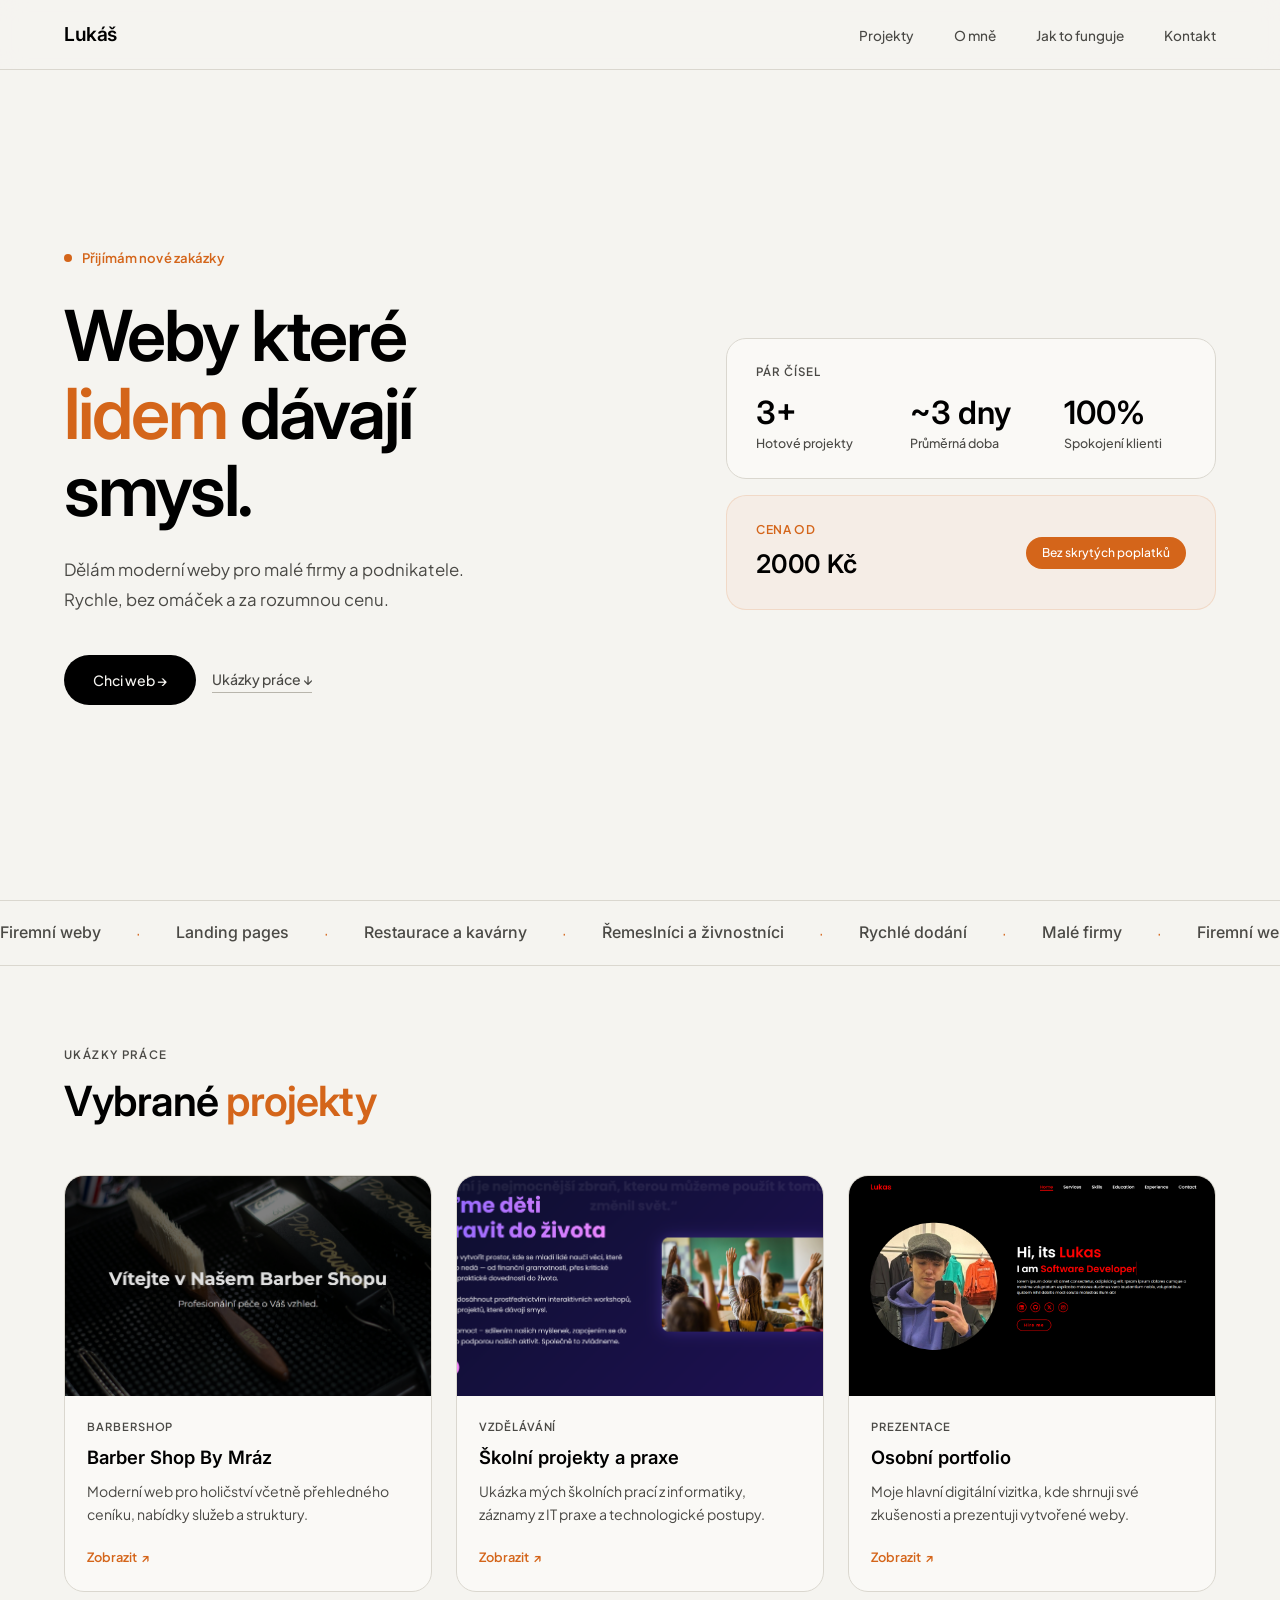
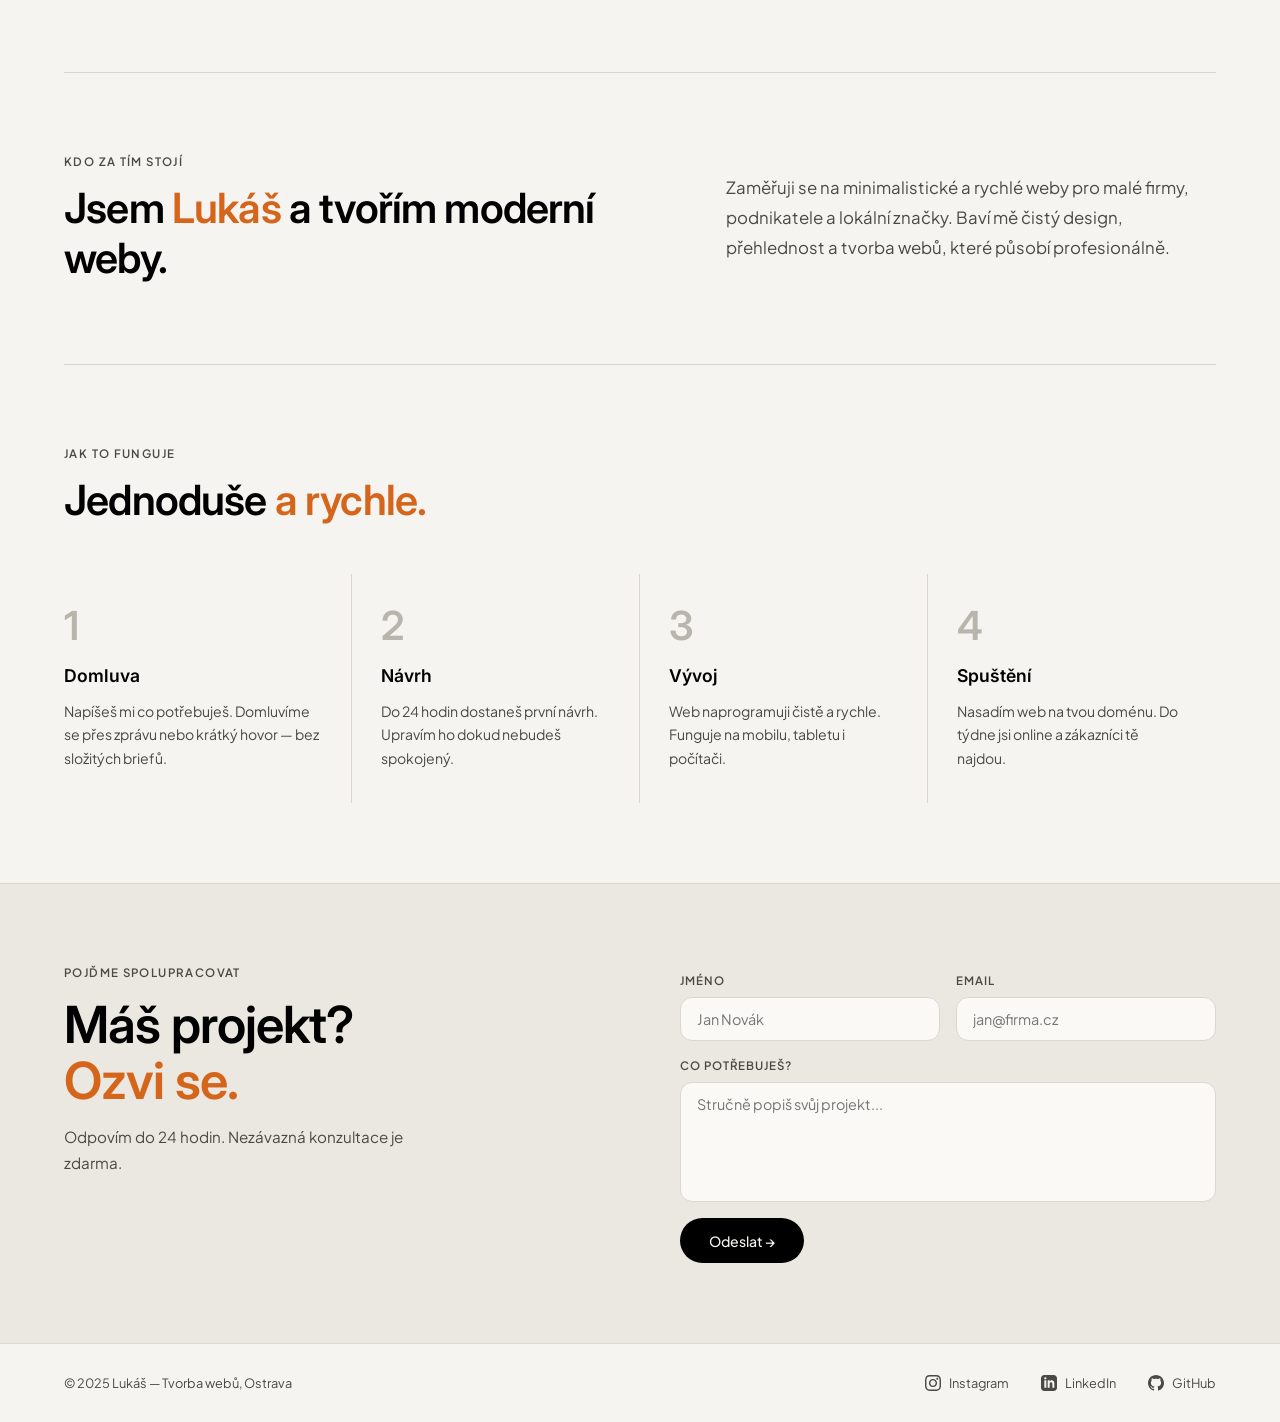
==== Portfolio org/index.html @ 8789e676 "Rename index.html to Portfolio org/index.html" ====
<!DOCTYPE html>
<html lang="cs">
<head>
<meta charset="UTF-8">
<meta name="viewport" content="width=device-width, initial-scale=1.0">
<title>Lukáš — Tvorba webů</title>
<link href="https://fonts.googleapis.com/css2?family=Inter:wght@300;400;500;600&family=Plus+Jakarta+Sans:wght@300;400;500;600&display=swap" rel="stylesheet">
<style>
  *, *::before, *::after { margin: 0; padding: 0; box-sizing: border-box; }

  :root {
    --bg: #f5f4f0; 
    --surface: #eae8e1;
    --white: #faf9f6; 
    --accent: #d4651a;
    --accent-light: #f5ede6;
    --text: #000000; 
    --muted: #4a4945; 
    --border: #dad7cf;
    --border-dark: #b8b5ac;
  }

  html { scroll-behavior: smooth; }

  body {
    background: var(--bg);
    color: var(--text);
    font-family: 'Plus Jakarta Sans', sans-serif;
    font-weight: 400;
    line-height: 1.6;
    overflow-x: hidden;
  }

  /* NAV */
  nav {
    position: fixed; top: 0; left: 0; right: 0; z-index: 100;
    display: flex; align-items: center; justify-content: space-between;
    padding: 1.2rem 4rem;
    background: rgba(245,244,240,0.92);
    border-bottom: 1px solid var(--border);
    backdrop-filter: blur(12px);
  }

  .nav-logo {
    font-family: 'Inter', sans-serif;
    font-weight: 600;
    font-size: 1.2rem;
    color: var(--text);
    text-decoration: none;
    letter-spacing: -0.02em;
  }

  .nav-links { display: flex; gap: 2.5rem; list-style: none; }
  .nav-links a {
    font-size: 0.85rem;
    color: var(--muted);
    text-decoration: none;
    font-weight: 500;
    transition: color 0.2s;
  }
  .nav-links a:hover { color: var(--text); }

  /* HERO */
  .hero {
    min-height: 100vh;
    display: grid;
    grid-template-columns: 1.1fr 0.9fr;
    align-items: center;
    padding: 7rem 4rem 4rem;
    gap: 4rem;
  }

  .hero-eyebrow {
    display: inline-flex; align-items: center; gap: 10px;
    font-size: 0.82rem;
    color: var(--accent);
    font-weight: 600;
    margin-bottom: 1.8rem;
    letter-spacing: 0.01em;
  }

  .dot {
    width: 8px; height: 8px;
    background: var(--accent);
    border-radius: 50%;
    animation: breathe 2.5s ease-in-out infinite;
  }

  @keyframes breathe {
    0%, 100% { opacity: 1; }
    50% { opacity: 0.3; }
  }

  .hero-title {
    font-family: 'Inter', sans-serif;
    font-weight: 600;
    font-size: clamp(3rem, 5.5vw, 4.8rem);
    line-height: 1.1;
    letter-spacing: -0.03em;
    margin-bottom: 1.6rem;
    color: var(--text);
  }

  .hero-title em {
    font-style: normal;
    color: var(--accent);
  }

  .hero-sub {
    font-size: 1.05rem;
    color: var(--muted);
    max-width: 420px;
    line-height: 1.8;
    margin-bottom: 2.5rem;
    font-weight: 400;
  }

  .hero-cta {
    display: flex; gap: 1rem; align-items: center;
  }

  .btn-primary {
    display: inline-flex; align-items: center; gap: 8px;
    padding: 0.85rem 1.8rem;
    background: var(--text);
    color: var(--bg);
    font-family: 'Plus Jakarta Sans', sans-serif;
    font-weight: 500;
    font-size: 0.88rem;
    border-radius: 100px;
    text-decoration: none;
    transition: background 0.2s, transform 0.2s;
    border: none; cursor: pointer;
  }

  .btn-primary:hover { background: #2d2c29; transform: translateY(-1px); }

  .btn-ghost {
    display: inline-flex; align-items: center; gap: 6px;
    font-size: 0.88rem;
    color: var(--muted);
    text-decoration: none;
    font-weight: 500;
    border-bottom: 1px solid var(--border-dark);
    padding-bottom: 1px;
    transition: color 0.2s, border-color 0.2s;
  }

  .btn-ghost:hover { color: var(--text); border-color: var(--text); }

  /* HERO RIGHT */
  .hero-right {
    display: flex;
    flex-direction: column;
    gap: 1rem;
  }

  .info-card {
    background: var(--white);
    border: 1px solid var(--border);
    border-radius: 20px;
    padding: 1.5rem 1.8rem;
  }

  .info-card-header {
    font-size: 0.72rem;
    letter-spacing: 0.08em;
    text-transform: uppercase;
    color: var(--muted);
    margin-bottom: 1rem;
    font-weight: 600;
  }

  .stat-row {
    display: flex;
    gap: 2rem;
  }

  .stat-item { flex: 1; }

  .stat-num {
    font-family: 'Inter', sans-serif;
    font-weight: 600;
    font-size: 2rem;
    line-height: 1;
    color: var(--text);
    margin-bottom: 0.3rem;
  }

  .stat-label {
    font-size: 0.78rem;
    color: var(--muted);
    font-weight: 500;
  }

  .price-card {
    background: var(--accent-light);
    border: 1px solid rgba(212,101,26,0.15);
    border-radius: 20px;
    padding: 1.5rem 1.8rem;
    display: flex;
    align-items: center;
    justify-content: space-between;
    gap: 1rem;
  }

  .price-left p:first-child {
    font-size: 0.75rem;
    color: var(--accent);
    font-weight: 600;
    margin-bottom: 0.3rem;
    letter-spacing: 0.05em;
    text-transform: uppercase;
  }

  .price-left p:last-child {
    font-family: 'Inter', sans-serif;
    font-size: 1.6rem;
    font-weight: 600;
    color: var(--text);
    letter-spacing: -0.01em;
  }

  .price-badge {
    background: var(--accent);
    color: white;
    font-size: 0.75rem;
    font-weight: 500;
    padding: 0.4rem 1rem;
    border-radius: 100px;
    white-space: nowrap;
  }

  /* DIVIDER */
  .divider { height: 1px; background: var(--border); margin: 0 4rem; }

  /* SECTION */
  section { padding: 5rem 4rem; }

  .section-label {
    font-size: 0.72rem;
    letter-spacing: 0.12em;
    text-transform: uppercase;
    color: var(--muted);
    margin-bottom: 0.8rem;
    font-weight: 600;
  }

  .section-title {
    font-family: 'Inter', sans-serif;
    font-weight: 600;
    font-size: clamp(2rem, 3.5vw, 2.6rem);
    letter-spacing: -0.02em;
    line-height: 1.2;
    margin-bottom: 3rem;
    color: var(--text);
  }

  .section-title em { font-style: normal; color: var(--accent); }

  /* PROJECTS */
  .projects-grid {
    display: grid;
    grid-template-columns: repeat(3, 1fr);
    gap: 1.5rem;
  }

  .project-card {
    background: var(--white);
    border: 1px solid var(--border);
    border-radius: 20px;
    overflow: hidden;
    transition: transform 0.3s, box-shadow 0.3s;
    cursor: pointer;
    position: relative;
  }

  .project-card:hover {
    transform: translateY(-5px);
    box-shadow: 0 20px 60px rgba(0,0,0,0.05);
  }

  .project-link::after {
    content: "";
    position: absolute;
    top: 0;
    left: 0;
    width: 100%;
    height: 100%;
  }

  .project-thumb {
    height: 220px; 
    background: var(--surface);
    overflow: hidden; 
  }

  .project-thumb img {
    width: 100%;
    height: 100%;
    object-fit: cover; 
    object-position: top; 
    transition: transform 0.5s ease;
  }

  .project-card:hover .project-thumb img {
    transform: scale(1.05);
  }

  .project-body { padding: 1.4rem; }

  .project-type {
    font-size: 0.7rem;
    letter-spacing: 0.08em;
    text-transform: uppercase;
    color: var(--muted);
    margin-bottom: 0.4rem;
    font-weight: 600;
  }

  .project-name {
    font-family: 'Inter', sans-serif;
    font-weight: 600;
    font-size: 1.15rem;
    margin-bottom: 0.5rem;
    color: var(--text);
  }

  .project-desc {
    font-size: 0.88rem;
    color: var(--muted);
    line-height: 1.65;
    margin-bottom: 1rem;
  }

  .project-link {
    font-size: 0.8rem;
    color: var(--accent);
    text-decoration: none;
    font-weight: 600;
    display: inline-flex; align-items: center; gap: 4px;
  }

  .arrow { display: inline-block; transition: transform 0.2s; }
  .project-card:hover .arrow { transform: translate(3px, -3px); }

  /* ABOUT / O MNĚ */
  .about-inner {
    display: grid;
    grid-template-columns: 1.1fr 0.9fr;
    gap: 4rem;
    align-items: center;
  }

  .about-left .section-title {
    margin-bottom: 0; /* Zruší velkou mezeru pod nadpisem */
  }

  .about-text {
    font-size: 1.05rem;
    color: var(--muted);
    line-height: 1.8;
  }

  /* PROCESS */
  .process-grid {
    display: grid;
    grid-template-columns: repeat(4, 1fr);
    gap: 0;
  }

  .process-item {
    padding: 2rem 1.8rem 2rem 0;
    border-right: 1px solid var(--border);
    padding-right: 1.8rem;
    padding-left: 1.8rem;
  }

  .process-item:first-child { padding-left: 0; }
  .process-item:last-child { border-right: none; }

  .process-num {
    font-family: 'Inter', sans-serif;
    font-size: 2.5rem;
    font-weight: 600;
    color: var(--border-dark);
    line-height: 1;
    margin-bottom: 1rem;
  }

  .process-name {
    font-family: 'Inter', sans-serif;
    font-weight: 600;
    font-size: 1.1rem;
    margin-bottom: 0.6rem;
    color: var(--text);
  }

  .process-desc {
    font-size: 0.88rem;
    color: var(--muted);
    line-height: 1.7;
  }

  /* CONTACT */
  .contact-bg {
    background: var(--surface);
    border-top: 1px solid var(--border);
  }

  .contact-inner {
    display: grid;
    grid-template-columns: 1fr 1fr;
    gap: 5rem;
    align-items: start;
  }

  .contact-title {
    font-family: 'Inter', sans-serif;
    font-weight: 600;
    font-size: clamp(2.2rem, 4vw, 3.5rem);
    letter-spacing: -0.02em;
    line-height: 1.1;
    margin-bottom: 1rem;
  }

  .contact-title em { font-style: normal; color: var(--accent); }

  .contact-sub {
    font-size: 0.95rem;
    color: var(--muted);
    line-height: 1.7;
    max-width: 340px;
  }

  .contact-form { display: flex; flex-direction: column; gap: 1rem; padding-top: 0.5rem; }

  .form-row { display: grid; grid-template-columns: 1fr 1fr; gap: 1rem; }

  .form-group { display: flex; flex-direction: column; gap: 0.4rem; }

  .form-group label {
    font-size: 0.72rem;
    letter-spacing: 0.08em;
    text-transform: uppercase;
    color: var(--muted);
    font-weight: 600;
  }

  .form-group input, .form-group textarea {
    background: var(--white);
    border: 1px solid var(--border);
    border-radius: 12px;
    padding: 0.75rem 1rem;
    color: var(--text);
    font-family: 'Plus Jakarta Sans', sans-serif;
    font-size: 0.9rem;
    font-weight: 400;
    outline: none;
    transition: border-color 0.2s;
    resize: none;
    -webkit-appearance: none;
  }

  .form-group input:focus, .form-group textarea:focus {
    border-color: var(--accent);
  }

  .form-group textarea { height: 120px; }

  /* FOOTER */
  footer {
    padding: 1.8rem 4rem;
    display: flex;
    align-items: center;
    justify-content: space-between;
    border-top: 1px solid var(--border);
  }

  .footer-copy { font-size: 0.8rem; color: var(--muted); }

  .footer-links { display: flex; gap: 2rem; }
  .footer-links a {
    display: inline-flex;
    align-items: center;
    gap: 8px; 
    font-size: 0.8rem;
    color: var(--muted);
    text-decoration: none;
    transition: color 0.2s;
  }
  .footer-links a:hover { color: var(--text); }
  
  .footer-icon {
    width: 16px;
    height: 16px;
    fill: currentColor;
  }

/* MARQUEE */
  .marquee-wrap {
    overflow: hidden;
    padding: 1.2rem 0;
    border-top: 1px solid var(--border);
    border-bottom: 1px solid var(--border);
    display: flex;
  }

  .marquee-track {
    display: flex;
  }

  .marquee-group {
    display: flex;
    align-items: center;
    gap: 2rem;
    padding-right: 2rem;
    flex-shrink: 0; /* ZABRÁNÍ SMRSKNUTÍ A PŘEKRÝVÁNÍ TEXTU */
    animation: marquee 60s linear infinite;
  }

  .marquee-item {
    font-family: 'Inter', sans-serif;
    font-size: 1rem;
    font-weight: 500;
    color: var(--muted);
    white-space: nowrap; /* Zaručí, že text vždy zůstane na jednom řádku */
  }

  .marquee-sep { color: var(--accent); }

  @keyframes marquee {
    0% { transform: translateX(0); }
    100% { transform: translateX(-100%); }
  }

  /* FADE IN */
  @keyframes fadeUp {
    from { opacity: 0; transform: translateY(24px); }
    to { opacity: 1; transform: translateY(0); }
  }

  .hero-eyebrow { animation: fadeUp 0.7s ease both 0.1s; }
  .hero-title { animation: fadeUp 0.7s ease both 0.2s; }
  .hero-sub { animation: fadeUp 0.7s ease both 0.3s; }
  .hero-cta { animation: fadeUp 0.7s ease both 0.4s; }
  .hero-right { animation: fadeUp 0.7s ease both 0.5s; }

/* RESPONZIVITA PRO MOBILY A TABLETY */
  @media (max-width: 968px) {
    /* Zarovnání hlavní sekce na střed */
    .hero, .contact-inner, .about-inner { 
      grid-template-columns: 1fr; 
      gap: 3rem; 
      text-align: center; 
    }
    
    /* Vycentrování textu pod nadpisem */
    .hero-sub {
      margin-left: auto;
      margin-right: auto;
    }
    
    /* Vycentrování tlačítek a pravého sloupce */
    .hero-cta { justify-content: center; }
    .hero-right { align-items: center; }
    
    /* Ochrana proti zbytečnému roztahování karet na tabletu */
    .info-card, .price-card {
      width: 100%;
      max-width: 400px;
    }

    /* Úprava menu - logo nahoře, odkazy pod ním na střed */
    nav { 
      flex-direction: column;
      gap: 1rem;
      padding: 1.2rem 1.5rem; 
    }
    .nav-links { 
      gap: 1.2rem; 
      flex-wrap: wrap;
      justify-content: center;
    }
    
    /* Větší odsazení nahoře, aby menu nepřekrývalo nadpis */
    .hero { padding-top: 10rem; }
    
    section, footer { padding-left: 2rem; padding-right: 2rem; }
    .projects-grid, .process-grid { grid-template-columns: repeat(2, 1fr); }
    .process-item { border-right: none; padding: 1.5rem 0; text-align: center; }
    
    /* Tlačítko u kontaktu a patička na střed */
    .contact-form button { align-self: center !important; }
    footer { flex-direction: column; gap: 1.5rem; text-align: center; }
    .footer-links { justify-content: center; }
  }

  @media (max-width: 576px) {
    .projects-grid, .process-grid, .form-row { grid-template-columns: 1fr; }
    /* Čísla a ceny se na úplně malém mobilu poskládají pod sebe */
    .stat-row { flex-direction: column; gap: 1.5rem; }
    .price-card { flex-direction: column; text-align: center; gap: 1.2rem; }
  }

</style>
</head>
<body>

<nav>
  <a href="#" class="nav-logo">Lukáš</a>
  <ul class="nav-links">
    <li><a href="#projekty">Projekty</a></li>
    <li><a href="#o-mne">O mně</a></li>
    <li><a href="#proces">Jak to funguje</a></li>
    <li><a href="#kontakt">Kontakt</a></li>
  </ul>
</nav>

<section class="hero">
  <div>
    <div class="hero-eyebrow"><div class="dot"></div> Přijímám nové zakázky</div>
    <h1 class="hero-title">
      Weby které<br>
      <em>lidem</em> dávají<br>
      smysl.
    </h1>
    <p class="hero-sub">Dělám moderní weby pro malé firmy a podnikatele. Rychle, bez omáček a za rozumnou cenu.</p>
    <div class="hero-cta">
      <a href="#kontakt" class="btn-primary">Chci web →</a>
      <a href="#projekty" class="btn-ghost">Ukázky práce ↓</a>
    </div>
  </div>

  <div class="hero-right">
    <div class="info-card">
      <p class="info-card-header">Pár čísel</p>
      <div class="stat-row">
        <div class="stat-item">
          <div class="stat-num">3+</div>
          <div class="stat-label">Hotové projekty</div>
        </div>
        <div class="stat-item">
          <div class="stat-num">~3 dny</div>
          <div class="stat-label">Průměrná doba</div>
        </div>
        <div class="stat-item">
          <div class="stat-num">100%</div>
          <div class="stat-label">Spokojení klienti</div>
        </div>
      </div>
    </div>

    <div class="price-card">
      <div class="price-left">
        <p>Cena od</p>
        <p>2000 Kč</p>
      </div>
      <span class="price-badge">Bez skrytých poplatků</span>
    </div>
  </div>
</section>

<div class="marquee-wrap">
  <div class="marquee-track">
    <div class="marquee-group">
      <span class="marquee-item">Firemní weby</span><span class="marquee-sep"> &nbsp;·&nbsp; </span>
      <span class="marquee-item">Landing pages</span><span class="marquee-sep"> &nbsp;·&nbsp; </span>
      <span class="marquee-item">Restaurace a kavárny</span><span class="marquee-sep"> &nbsp;·&nbsp; </span>
      <span class="marquee-item">Řemeslníci a živnostníci</span><span class="marquee-sep"> &nbsp;·&nbsp; </span>
      <span class="marquee-item">Rychlé dodání</span><span class="marquee-sep"> &nbsp;·&nbsp; </span>
      <span class="marquee-item">Malé firmy</span><span class="marquee-sep"> &nbsp;·&nbsp; </span>
      <span class="marquee-item">Firemní weby</span><span class="marquee-sep"> &nbsp;·&nbsp; </span>
      <span class="marquee-item">Moderní UI/UX</span><span class="marquee-sep"> &nbsp;·&nbsp; </span>
      <span class="marquee-item">Redesign webu</span><span class="marquee-sep"> &nbsp;·&nbsp; </span>
      <span class="marquee-item">Responzivní design</span><span class="marquee-sep"> &nbsp;·&nbsp; </span>
      <span class="marquee-item">Weby na míru</span><span class="marquee-sep"> &nbsp;·&nbsp; </span>
    </div>
    <div class="marquee-group" aria-hidden="true">
      <span class="marquee-item">Firemní weby</span><span class="marquee-sep"> &nbsp;·&nbsp; </span>
      <span class="marquee-item">Landing pages</span><span class="marquee-sep"> &nbsp;·&nbsp; </span>
      <span class="marquee-item">Restaurace a kavárny</span><span class="marquee-sep"> &nbsp;·&nbsp; </span>
      <span class="marquee-item">Řemeslníci a živnostníci</span><span class="marquee-sep"> &nbsp;·&nbsp; </span>
      <span class="marquee-item">Rychlé dodání</span><span class="marquee-sep"> &nbsp;·&nbsp; </span>
      <span class="marquee-item">Malé firmy</span><span class="marquee-sep"> &nbsp;·&nbsp; </span>
      <span class="marquee-item">Firemní weby</span><span class="marquee-sep"> &nbsp;·&nbsp; </span>
      <span class="marquee-item">Moderní UI/UX</span><span class="marquee-sep"> &nbsp;·&nbsp; </span>
      <span class="marquee-item">Redesign webu</span><span class="marquee-sep"> &nbsp;·&nbsp; </span>
      <span class="marquee-item">Responzivní design</span><span class="marquee-sep"> &nbsp;·&nbsp; </span>
      <span class="marquee-item">Weby na míru</span><span class="marquee-sep"> &nbsp;·&nbsp; </span>
    </div>
  </div>
</div>

<section id="projekty">
  <p class="section-label">Ukázky práce</p>
  <h2 class="section-title">Vybrané <em>projekty</em></h2>

  <div class="projects-grid">
    <div class="project-card">
      <div class="project-thumb">
        <img src="brbr3.png" alt="Náhled webu Barbershop">
      </div>
      <div class="project-body">
        <p class="project-type">Barbershop</p>
        <h3 class="project-name">Barber Shop By Mráz</h3>
        <p class="project-desc">Moderní web pro holičství včetně přehledného ceníku, nabídky služeb a struktury.</p>
        <a href="../barbershop/barbershop.html" target="_blank" class="project-link">Zobrazit <span class="arrow">↗</span></a>
      </div>
    </div>

    <div class="project-card">
      <div class="project-thumb">
        <img src="skola2.png" alt="Náhled školního webu">
      </div>
      <div class="project-body">
        <p class="project-type">Vzdělávání</p>
        <h3 class="project-name">Školní projekty a praxe</h3>
        <p class="project-desc">Ukázka mých školních prací z informatiky, záznamy z IT praxe a technologické postupy.</p>
        <a href="../škola/škola/index.html" target="_blank" class="project-link">Zobrazit <span class="arrow">↗</span></a>
      </div>
    </div>

    <div class="project-card">
      <div class="project-thumb">
        <img src="portfo.png" alt="Náhled portfolia">
      </div>
      <div class="project-body">
        <p class="project-type">Prezentace</p>
        <h3 class="project-name">Osobní portfolio</h3>
        <p class="project-desc">Moje hlavní digitální vizitka, kde shrnuji své zkušenosti a prezentuji vytvořené weby.</p>
        <a href="../portfolio/portfolio.html" target="_blank" class="project-link">Zobrazit <span class="arrow">↗</span></a>
      </div>
    </div>
  </div>
</section>

<div class="divider"></div>

<section id="o-mne">
  <div class="about-inner">
    <div class="about-left">
      <p class="section-label">Kdo za tím stojí</p>
      <h2 class="section-title">Jsem <em>Lukáš</em> a tvořím moderní weby.</h2>
    </div>
    <div class="about-right">
      <div class="about-text">
        <p>Zaměřuji se na minimalistické a rychlé weby pro malé firmy, podnikatele a lokální značky. Baví mě čistý design, přehlednost a tvorba webů, které působí profesionálně.</p>
      </div>
    </div>
  </div>
</section>

<div class="divider"></div>

<section id="proces">
  <p class="section-label">Jak to funguje</p>
  <h2 class="section-title">Jednoduše <em>a rychle.</em></h2>

  <div class="process-grid">
    <div class="process-item">
      <div class="process-num">1</div>
      <h3 class="process-name">Domluva</h3>
      <p class="process-desc">Napíšeš mi co potřebuješ. Domluvíme se přes zprávu nebo krátký hovor — bez složitých briefů.</p>
    </div>
    <div class="process-item">
      <div class="process-num">2</div>
      <h3 class="process-name">Návrh</h3>
      <p class="process-desc">Do 24 hodin dostaneš první návrh. Upravím ho dokud nebudeš spokojený.</p>
    </div>
    <div class="process-item">
      <div class="process-num">3</div>
      <h3 class="process-name">Vývoj</h3>
      <p class="process-desc">Web naprogramuji čistě a rychle. Funguje na mobilu, tabletu i počítači.</p>
    </div>
    <div class="process-item">
      <div class="process-num">4</div>
      <h3 class="process-name">Spuštění</h3>
      <p class="process-desc">Nasadím web na tvou doménu. Do týdne jsi online a zákazníci tě najdou.</p>
    </div>
  </div>
</section>

<section id="kontakt" class="contact-bg">
  <div class="contact-inner">
    <div>
      <p class="section-label">Pojďme spolupracovat</p>
      <h2 class="contact-title">Máš projekt?<br><em>Ozvi se.</em></h2>
      <p class="contact-sub" style="margin-top: 1rem;">Odpovím do 24 hodin. Nezávazná konzultace je zdarma.</p>
    </div>
<form action="https://formspree.io/f/xvzydgen" method="POST" class="contact-form">
      <div class="form-row">
        <div class="form-group">
          <label>Jméno</label>
          <input type="text" name="name" placeholder="Jan Novák" required>
        </div>
        <div class="form-group">
          <label>Email</label>
          <input type="email" name="email" placeholder="jan@firma.cz" required>
        </div>
      </div>
      <div class="form-group">
        <label>Co potřebuješ?</label>
        <textarea name="message" placeholder="Stručně popiš svůj projekt..." required></textarea>
      </div>
      <button type="submit" class="btn-primary" style="align-self: flex-start;">Odeslat →</button>
    </form>
  </div>
</section>

<footer>
  <p class="footer-copy">© 2025 Lukáš — Tvorba webů, Ostrava</p>
  <div class="footer-links">
    <a href="#">
      <svg class="footer-icon" viewBox="0 0 24 24"><path d="M12 2.163c3.204 0 3.584.012 4.85.07 3.252.148 4.771 1.691 4.919 4.919.058 1.265.069 1.645.069 4.849 0 3.205-.012 3.584-.069 4.849-.149 3.225-1.664 4.771-4.919 4.919-1.266.058-1.644.07-4.85.07-3.204 0-3.584-.012-4.849-.07-3.26-.149-4.771-1.699-4.919-4.92-.058-1.265-.07-1.644-.07-4.849 0-3.204.013-3.583.07-4.849.149-3.227 1.664-4.771 4.919-4.919 1.266-.057 1.645-.069 4.849-.069zm0-2.163c-3.259 0-3.667.014-4.947.072-4.358.2-6.78 2.618-6.98 6.98-.059 1.281-.073 1.689-.073 4.948 0 3.259.014 3.668.072 4.948.2 4.358 2.618 6.78 6.98 6.98 1.281.058 1.689.072 4.948.072 3.259 0 3.668-.014 4.948-.072 4.354-.2 6.782-2.618 6.979-6.98.059-1.28.073-1.689.073-4.948 0-3.259-.014-3.667-.072-4.947-.196-4.354-2.617-6.78-6.979-6.98-1.281-.059-1.69-.073-4.949-.073zm0 5.838c-3.403 0-6.162 2.759-6.162 6.162s2.759 6.163 6.162 6.163 6.162-2.759 6.162-6.163c0-3.403-2.759-6.162-6.162-6.162zm0 10.162c-2.209 0-4-1.79-4-4 0-2.209 1.791-4 4-4s4 1.791 4 4c0 2.21-1.791 4-4 4zm6.406-11.845c-.796 0-1.441.645-1.441 1.44s.645 1.44 1.441 1.44c.795 0 1.439-.645 1.439-1.44s-.644-1.44-1.439-1.44z"/></svg>
      Instagram
    </a>
    <a href="#">
      <svg class="footer-icon" viewBox="0 0 24 24"><path d="M19 0h-14c-2.761 0-5 2.239-5 5v14c0 2.761 2.239 5 5 5h14c2.762 0 5-2.239 5-5v-14c0-2.761-2.238-5-5-5zm-11 19h-3v-11h3v11zm-1.5-12.268c-.966 0-1.75-.79-1.75-1.764s.784-1.764 1.75-1.764 1.75.79 1.75 1.764-.783 1.764-1.75 1.764zm13.5 12.268h-3v-5.604c0-3.368-4-3.113-4 0v5.604h-3v-11h3v1.765c1.396-2.586 7-2.777 7 2.476v6.759z"/></svg>
      LinkedIn
    </a>
    <a href="#">
      <svg class="footer-icon" viewBox="0 0 24 24"><path d="M12 0c-6.626 0-12 5.373-12 12 0 5.302 3.438 9.8 8.207 11.387.599.111.793-.261.793-.577v-2.234c-3.338.726-4.033-1.416-4.033-1.416-.546-1.387-1.333-1.756-1.333-1.756-1.089-.745.083-.729.083-.729 1.205.084 1.839 1.237 1.839 1.237 1.07 1.834 2.807 1.304 3.492.997.107-.775.418-1.305.762-1.604-2.665-.305-5.467-1.334-5.467-5.931 0-1.311.469-2.381 1.236-3.221-.124-.303-.535-1.524.117-3.176 0 0 1.008-.322 3.301 1.23.957-.266 1.983-.399 3.003-.404 1.02.005 2.047.138 3.006.404 2.291-1.552 3.297-1.23 3.297-1.23.653 1.653.242 2.874.118 3.176.77.84 1.235 1.911 1.235 3.221 0 4.609-2.807 5.624-5.479 5.921.43.372.823 1.102.823 2.222v3.293c0 .319.192.694.801.576 4.765-1.589 8.199-6.086 8.199-11.386 0-6.627-5.373-12-12-12z"/></svg>
      GitHub
    </a>
  </div>
</footer>

</body>
</html>
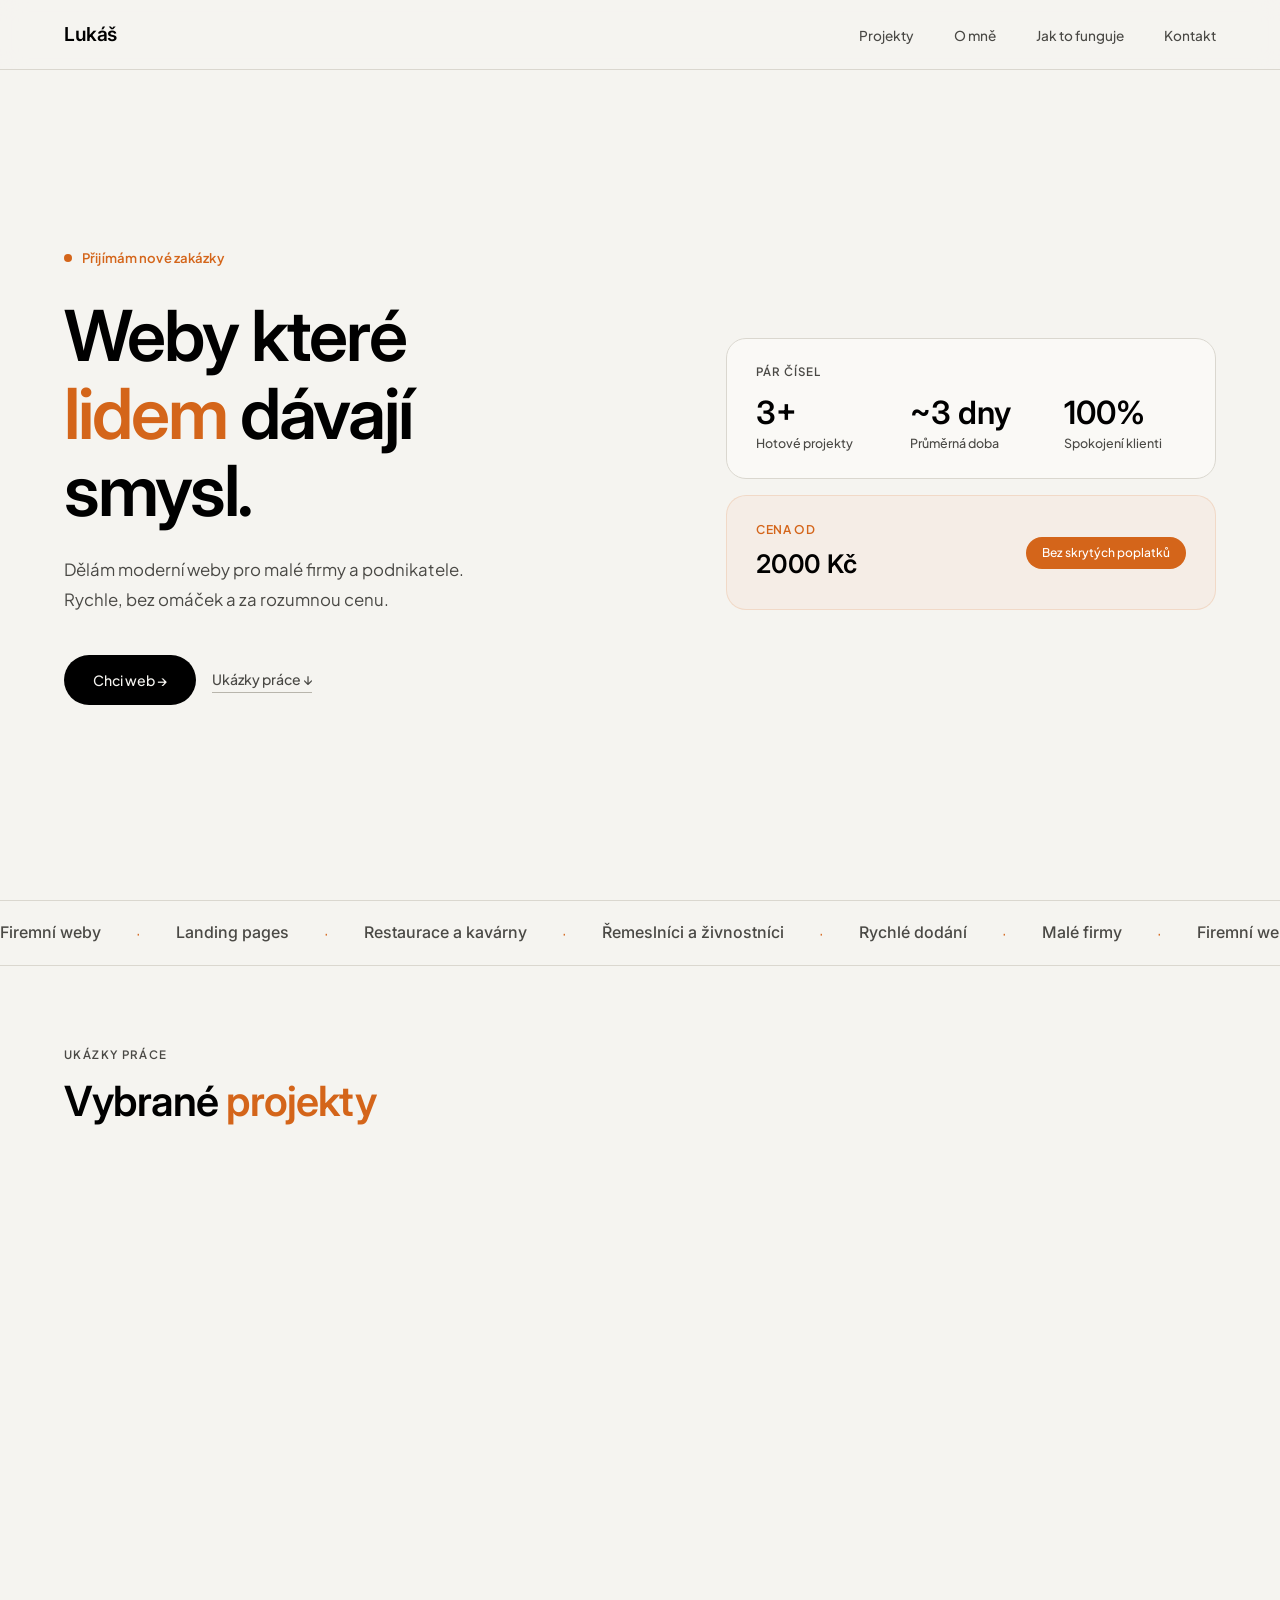
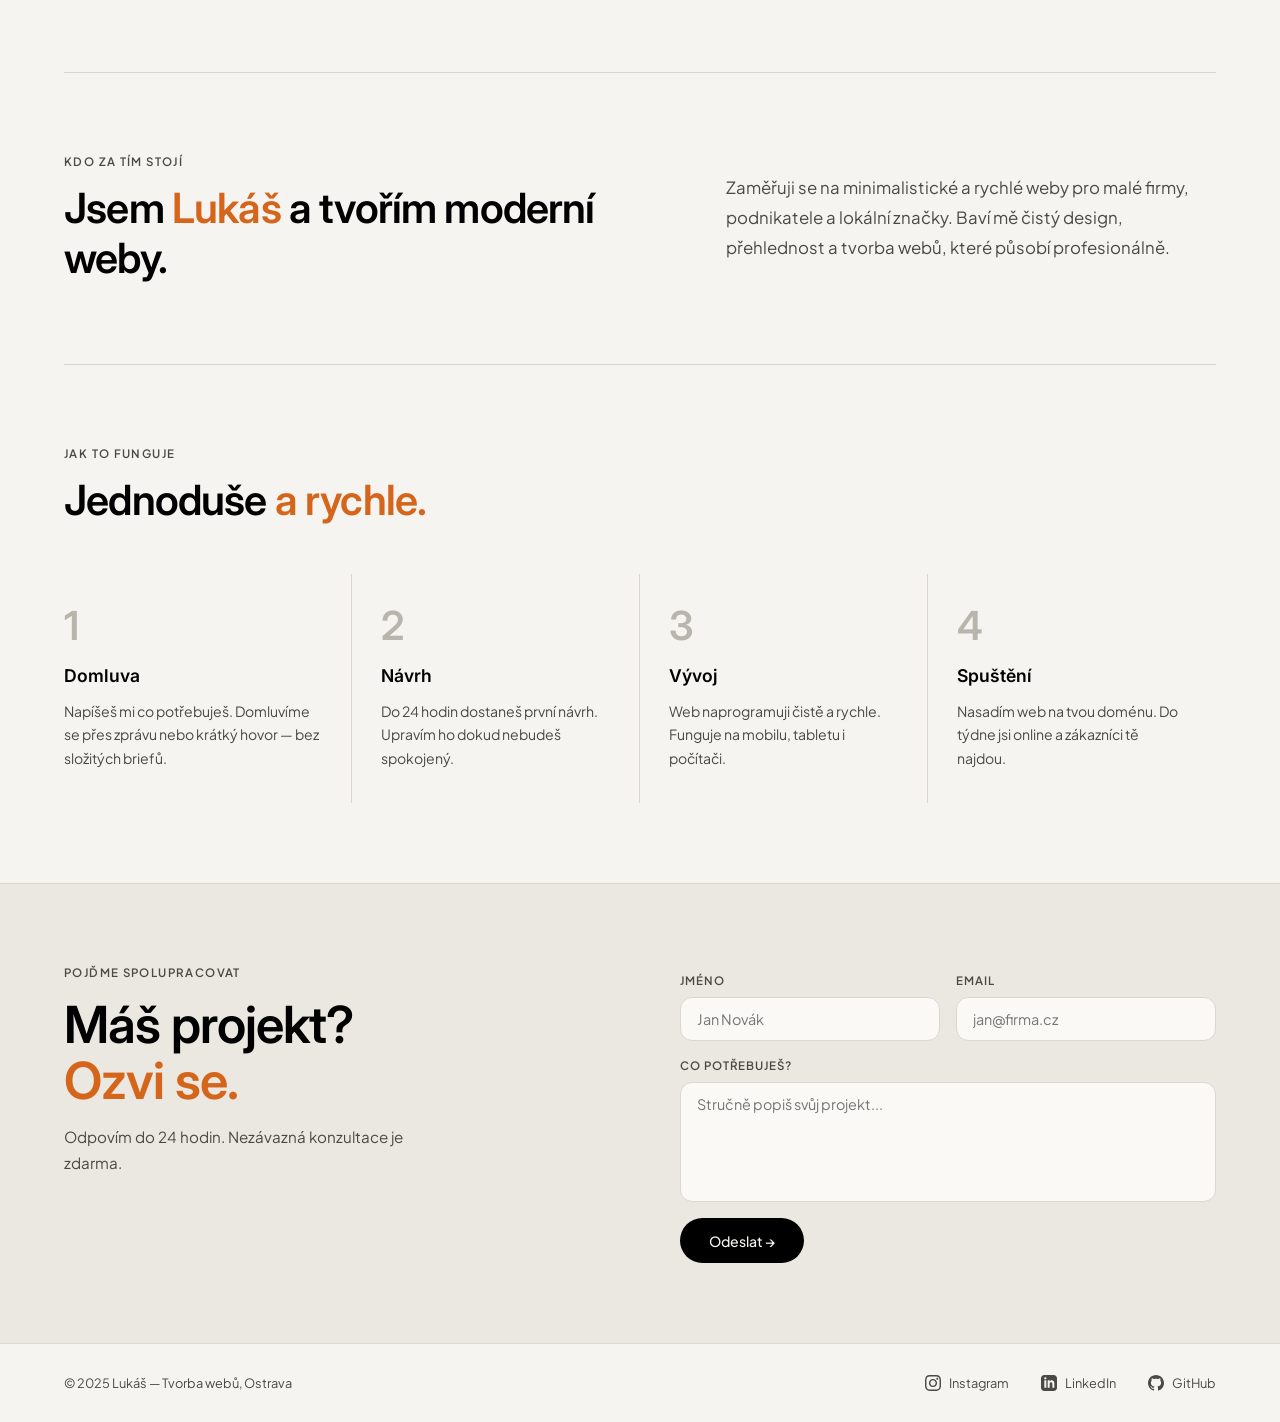
==== commit b7fb2231: "Update index.html" ====
--- a/Portfolio org/index.html
+++ b/Portfolio org/index.html
@@ -19,8 +19,6 @@
     --border: #dad7cf;
     --border-dark: #b8b5ac;
   }
-
-  html { scroll-behavior: smooth; }
 
   body {
     background: var(--bg);
@@ -825,6 +823,43 @@
     </a>
   </div>
 </footer>
+<script>
+  document.querySelectorAll('a[href^="#"]').forEach(anchor => {
+    anchor.addEventListener('click', function (e) {
+      e.preventDefault();
+      const targetId = this.getAttribute('href');
+      if (targetId === '#') return;
+      
+      const targetElement = document.querySelector(targetId);
+      if (!targetElement) return;
+
+      const targetPosition = targetElement.getBoundingClientRect().top + window.pageYOffset;
+      const startPosition = window.pageYOffset;
+      const distance = targetPosition - startPosition;
+      
+      // TADY SI MŮŽEŠ UPRAVIT RYCHLOST (1000 = 1 sekunda)
+      const duration = 1200; 
+      let start = null;
+
+      window.requestAnimationFrame(step);
+
+      function step(timestamp) {
+        if (!start) start = timestamp;
+        const progress = timestamp - start;
+        
+        // Funkce pro prémiový plynulý dojezd (pomalý start, rychlý střed, pomalý konec)
+        const easeInOutCubic = progress => progress < .5 ? 4 * progress * progress * progress : (progress - 1) * (2 * progress - 2) * (2 * progress - 2) + 1;
+        const percentage = Math.min(progress / duration, 1);
+
+        window.scrollTo(0, startPosition + distance * easeInOutCubic(percentage));
+
+        if (progress < duration) {
+          window.requestAnimationFrame(step);
+        }
+      }
+    });
+  });
+</script>
 
 </body>
 </html>
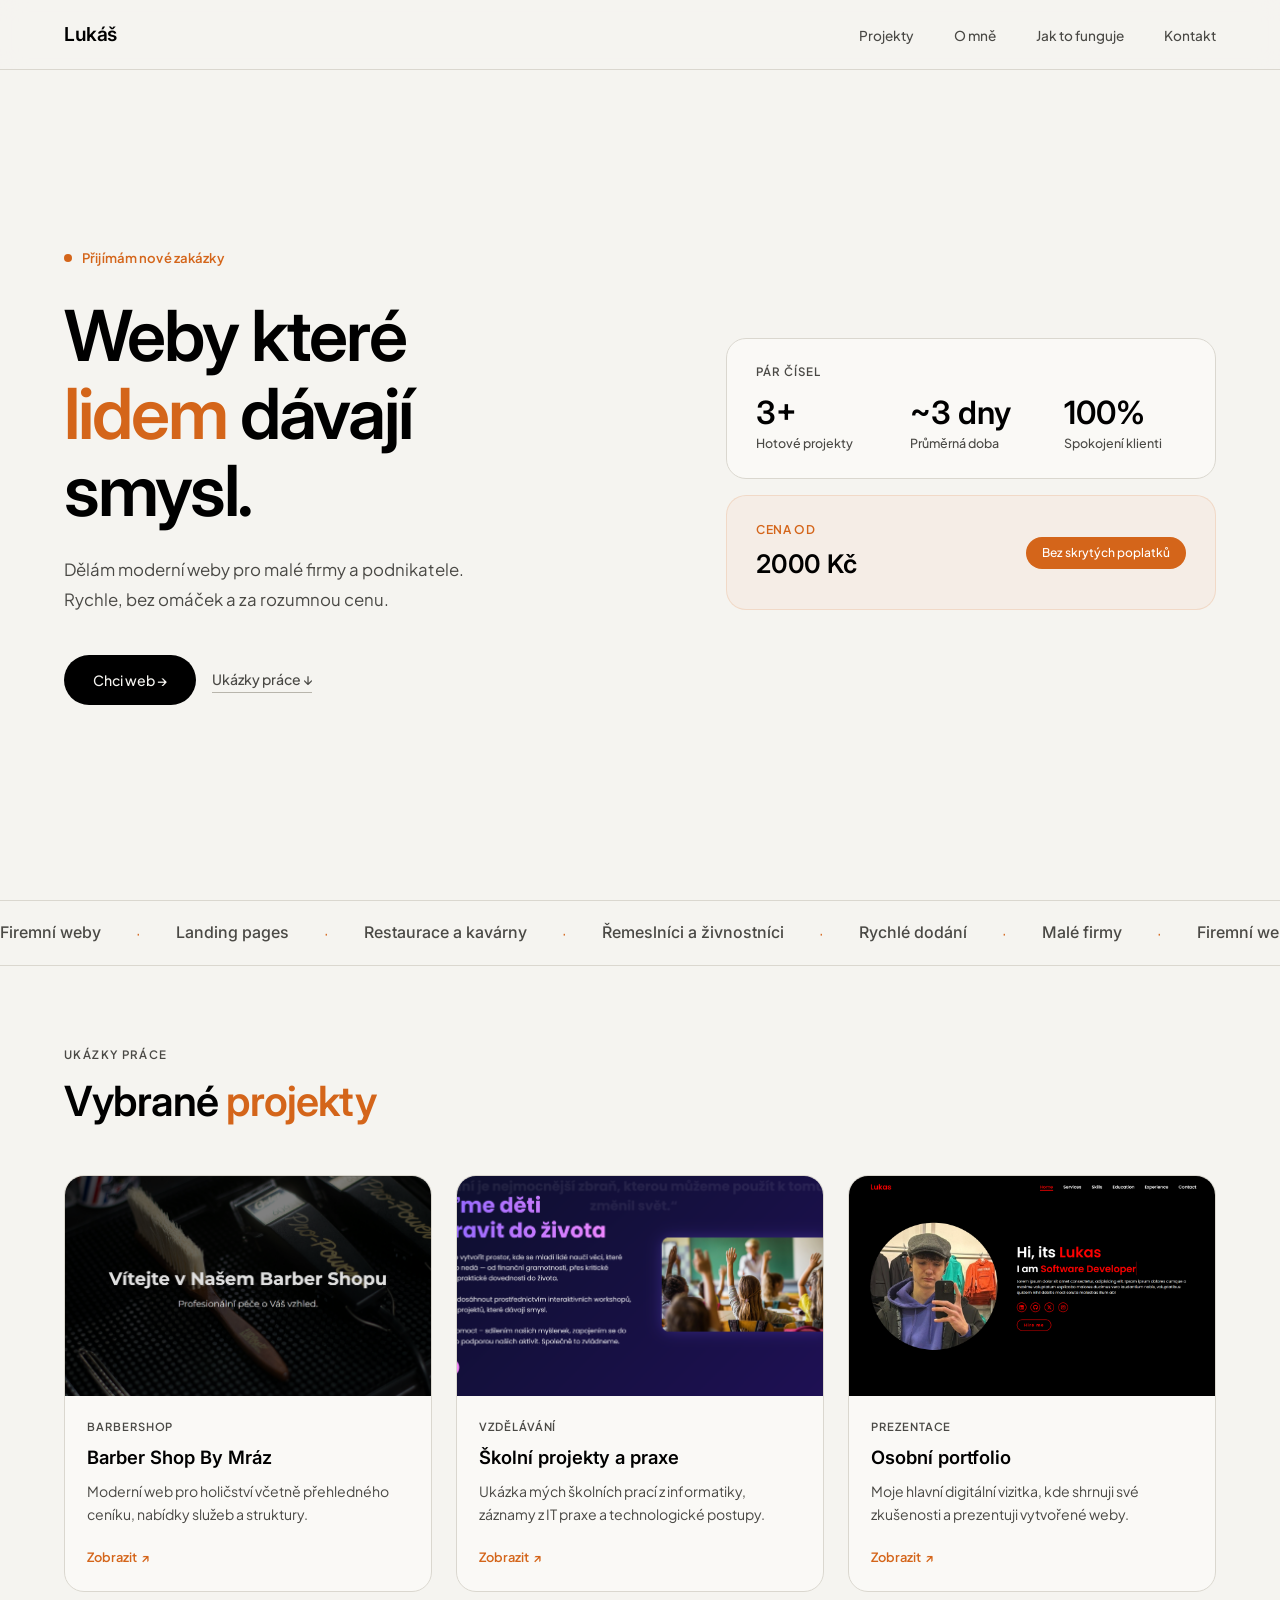
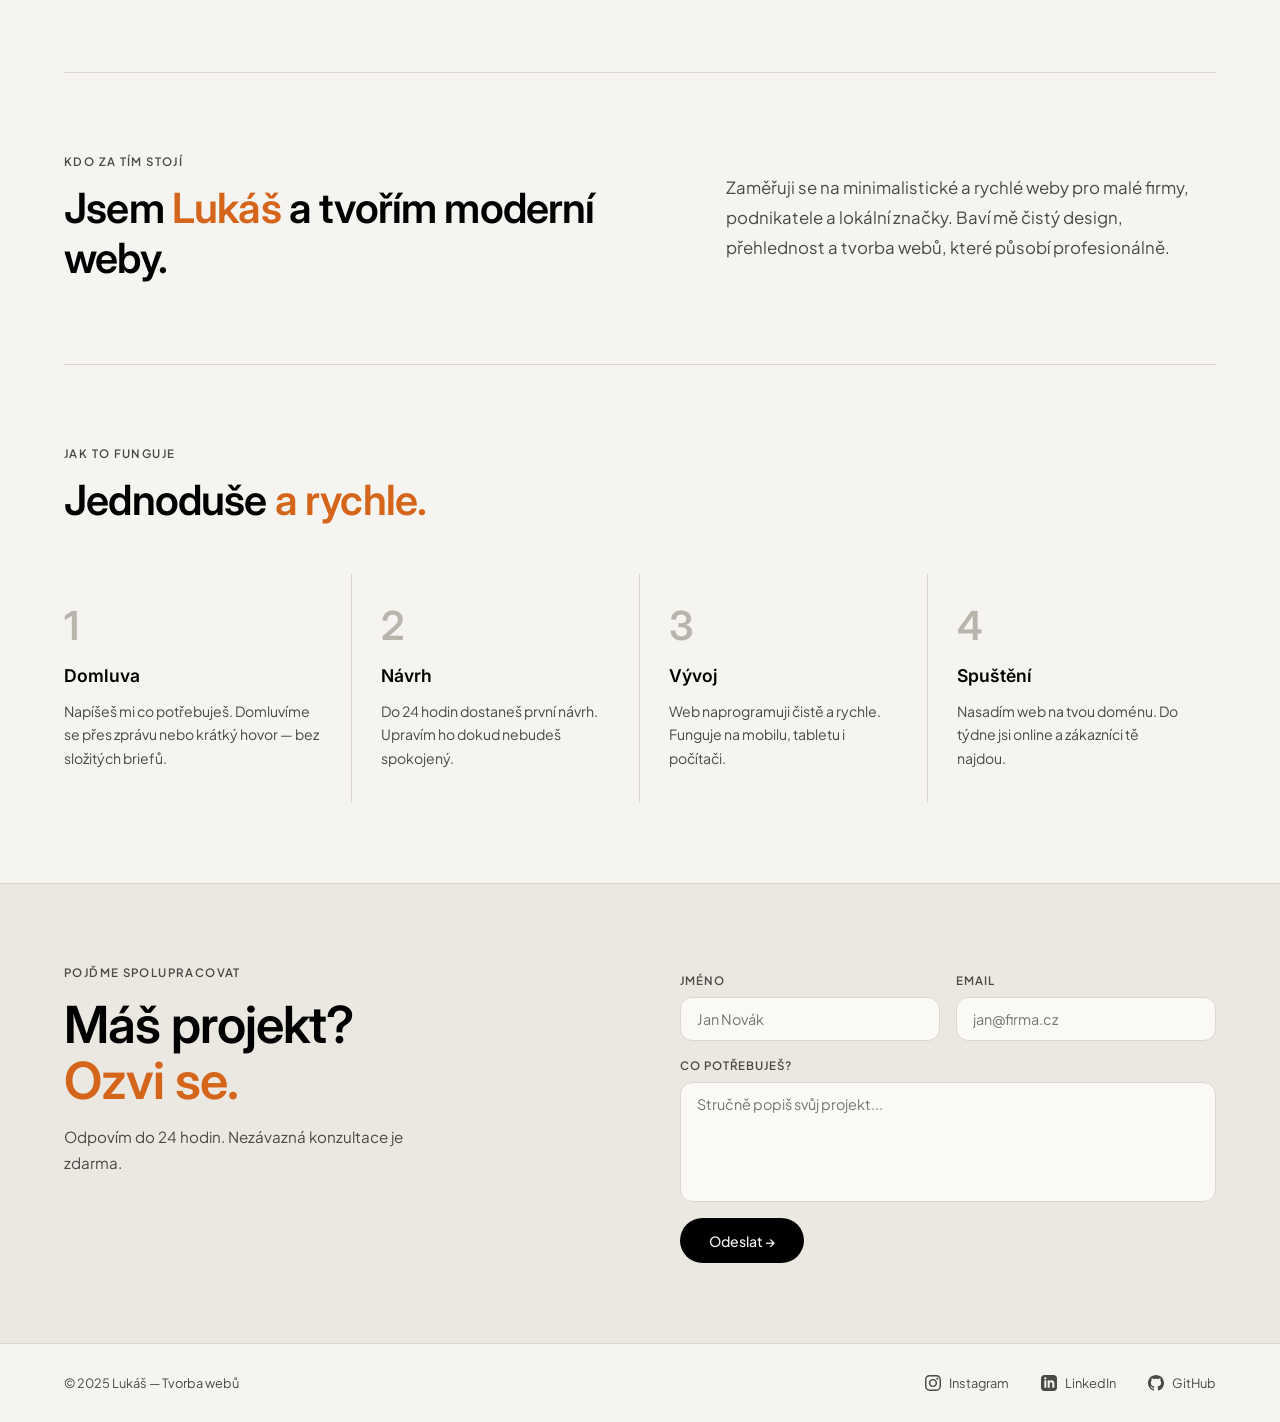
==== commit 4dd29a93: "Update index.html" ====
--- a/Portfolio org/index.html
+++ b/Portfolio org/index.html
@@ -807,17 +807,17 @@
 </section>
 
 <footer>
-  <p class="footer-copy">© 2025 Lukáš — Tvorba webů, Ostrava</p>
+  <p class="footer-copy">© 2025 Lukáš — Tvorba webů</p>
   <div class="footer-links">
-    <a href="#">
+    <a href="https://www.instagram.com/mraz._._/">
       <svg class="footer-icon" viewBox="0 0 24 24"><path d="M12 2.163c3.204 0 3.584.012 4.85.07 3.252.148 4.771 1.691 4.919 4.919.058 1.265.069 1.645.069 4.849 0 3.205-.012 3.584-.069 4.849-.149 3.225-1.664 4.771-4.919 4.919-1.266.058-1.644.07-4.85.07-3.204 0-3.584-.012-4.849-.07-3.26-.149-4.771-1.699-4.919-4.92-.058-1.265-.07-1.644-.07-4.849 0-3.204.013-3.583.07-4.849.149-3.227 1.664-4.771 4.919-4.919 1.266-.057 1.645-.069 4.849-.069zm0-2.163c-3.259 0-3.667.014-4.947.072-4.358.2-6.78 2.618-6.98 6.98-.059 1.281-.073 1.689-.073 4.948 0 3.259.014 3.668.072 4.948.2 4.358 2.618 6.78 6.98 6.98 1.281.058 1.689.072 4.948.072 3.259 0 3.668-.014 4.948-.072 4.354-.2 6.782-2.618 6.979-6.98.059-1.28.073-1.689.073-4.948 0-3.259-.014-3.667-.072-4.947-.196-4.354-2.617-6.78-6.979-6.98-1.281-.059-1.69-.073-4.949-.073zm0 5.838c-3.403 0-6.162 2.759-6.162 6.162s2.759 6.163 6.162 6.163 6.162-2.759 6.162-6.163c0-3.403-2.759-6.162-6.162-6.162zm0 10.162c-2.209 0-4-1.79-4-4 0-2.209 1.791-4 4-4s4 1.791 4 4c0 2.21-1.791 4-4 4zm6.406-11.845c-.796 0-1.441.645-1.441 1.44s.645 1.44 1.441 1.44c.795 0 1.439-.645 1.439-1.44s-.644-1.44-1.439-1.44z"/></svg>
       Instagram
     </a>
-    <a href="#">
+    <a href="https://www.linkedin.com/in/lukáš-mráz-a7146a385/">
       <svg class="footer-icon" viewBox="0 0 24 24"><path d="M19 0h-14c-2.761 0-5 2.239-5 5v14c0 2.761 2.239 5 5 5h14c2.762 0 5-2.239 5-5v-14c0-2.761-2.238-5-5-5zm-11 19h-3v-11h3v11zm-1.5-12.268c-.966 0-1.75-.79-1.75-1.764s.784-1.764 1.75-1.764 1.75.79 1.75 1.764-.783 1.764-1.75 1.764zm13.5 12.268h-3v-5.604c0-3.368-4-3.113-4 0v5.604h-3v-11h3v1.765c1.396-2.586 7-2.777 7 2.476v6.759z"/></svg>
       LinkedIn
     </a>
-    <a href="#">
+    <a href="https://github.com/mraziikk">
       <svg class="footer-icon" viewBox="0 0 24 24"><path d="M12 0c-6.626 0-12 5.373-12 12 0 5.302 3.438 9.8 8.207 11.387.599.111.793-.261.793-.577v-2.234c-3.338.726-4.033-1.416-4.033-1.416-.546-1.387-1.333-1.756-1.333-1.756-1.089-.745.083-.729.083-.729 1.205.084 1.839 1.237 1.839 1.237 1.07 1.834 2.807 1.304 3.492.997.107-.775.418-1.305.762-1.604-2.665-.305-5.467-1.334-5.467-5.931 0-1.311.469-2.381 1.236-3.221-.124-.303-.535-1.524.117-3.176 0 0 1.008-.322 3.301 1.23.957-.266 1.983-.399 3.003-.404 1.02.005 2.047.138 3.006.404 2.291-1.552 3.297-1.23 3.297-1.23.653 1.653.242 2.874.118 3.176.77.84 1.235 1.911 1.235 3.221 0 4.609-2.807 5.624-5.479 5.921.43.372.823 1.102.823 2.222v3.293c0 .319.192.694.801.576 4.765-1.589 8.199-6.086 8.199-11.386 0-6.627-5.373-12-12-12z"/></svg>
       GitHub
     </a>
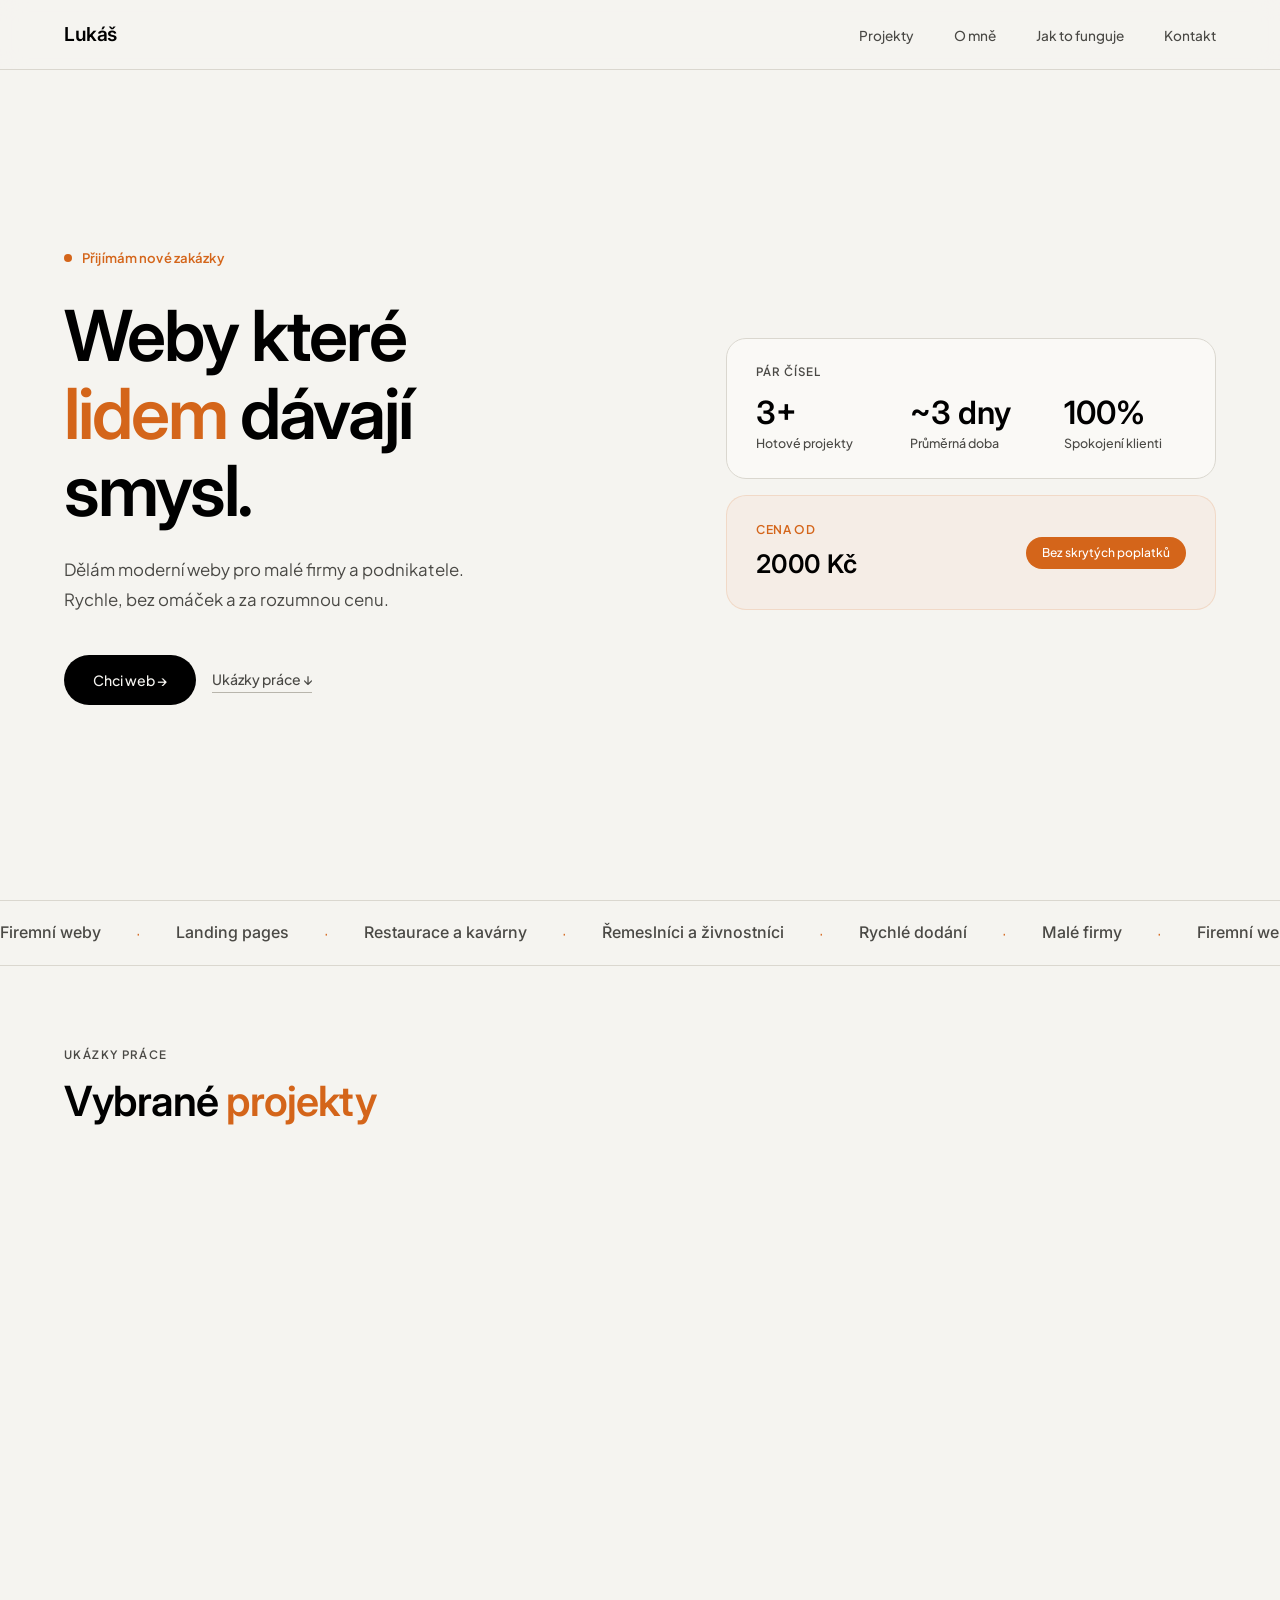
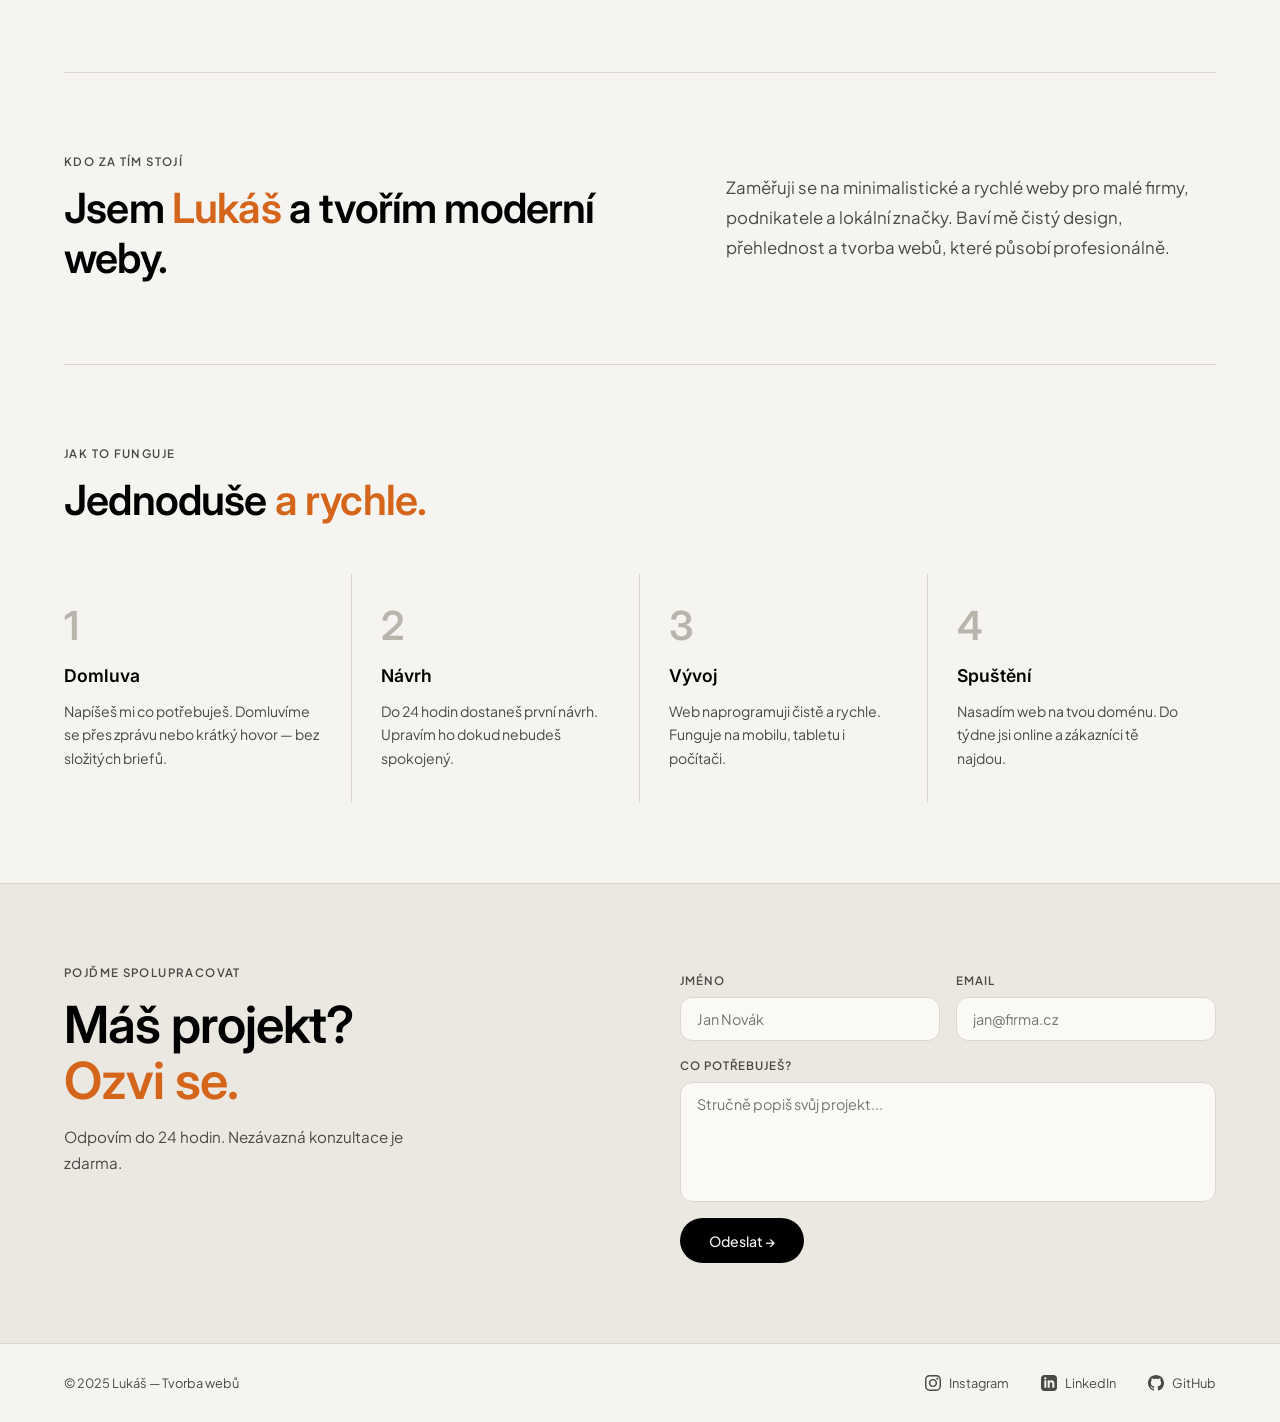
==== commit 82dfbbc8: "Update index.html" ====
--- a/Portfolio org/index.html
+++ b/Portfolio org/index.html
@@ -809,15 +809,15 @@
 <footer>
   <p class="footer-copy">© 2025 Lukáš — Tvorba webů</p>
   <div class="footer-links">
-    <a href="https://www.instagram.com/mraz._._/">
+    <a href="https://www.instagram.com/mraz._._/" target="_blank">
       <svg class="footer-icon" viewBox="0 0 24 24"><path d="M12 2.163c3.204 0 3.584.012 4.85.07 3.252.148 4.771 1.691 4.919 4.919.058 1.265.069 1.645.069 4.849 0 3.205-.012 3.584-.069 4.849-.149 3.225-1.664 4.771-4.919 4.919-1.266.058-1.644.07-4.85.07-3.204 0-3.584-.012-4.849-.07-3.26-.149-4.771-1.699-4.919-4.92-.058-1.265-.07-1.644-.07-4.849 0-3.204.013-3.583.07-4.849.149-3.227 1.664-4.771 4.919-4.919 1.266-.057 1.645-.069 4.849-.069zm0-2.163c-3.259 0-3.667.014-4.947.072-4.358.2-6.78 2.618-6.98 6.98-.059 1.281-.073 1.689-.073 4.948 0 3.259.014 3.668.072 4.948.2 4.358 2.618 6.78 6.98 6.98 1.281.058 1.689.072 4.948.072 3.259 0 3.668-.014 4.948-.072 4.354-.2 6.782-2.618 6.979-6.98.059-1.28.073-1.689.073-4.948 0-3.259-.014-3.667-.072-4.947-.196-4.354-2.617-6.78-6.979-6.98-1.281-.059-1.69-.073-4.949-.073zm0 5.838c-3.403 0-6.162 2.759-6.162 6.162s2.759 6.163 6.162 6.163 6.162-2.759 6.162-6.163c0-3.403-2.759-6.162-6.162-6.162zm0 10.162c-2.209 0-4-1.79-4-4 0-2.209 1.791-4 4-4s4 1.791 4 4c0 2.21-1.791 4-4 4zm6.406-11.845c-.796 0-1.441.645-1.441 1.44s.645 1.44 1.441 1.44c.795 0 1.439-.645 1.439-1.44s-.644-1.44-1.439-1.44z"/></svg>
       Instagram
     </a>
-    <a href="https://www.linkedin.com/in/lukáš-mráz-a7146a385/">
+    <a href="https://www.linkedin.com/in/lukáš-mráz-a7146a385/" target="_blank">
       <svg class="footer-icon" viewBox="0 0 24 24"><path d="M19 0h-14c-2.761 0-5 2.239-5 5v14c0 2.761 2.239 5 5 5h14c2.762 0 5-2.239 5-5v-14c0-2.761-2.238-5-5-5zm-11 19h-3v-11h3v11zm-1.5-12.268c-.966 0-1.75-.79-1.75-1.764s.784-1.764 1.75-1.764 1.75.79 1.75 1.764-.783 1.764-1.75 1.764zm13.5 12.268h-3v-5.604c0-3.368-4-3.113-4 0v5.604h-3v-11h3v1.765c1.396-2.586 7-2.777 7 2.476v6.759z"/></svg>
       LinkedIn
     </a>
-    <a href="https://github.com/mraziikk">
+    <a href="https://github.com/mraziikk" target="_blank">
       <svg class="footer-icon" viewBox="0 0 24 24"><path d="M12 0c-6.626 0-12 5.373-12 12 0 5.302 3.438 9.8 8.207 11.387.599.111.793-.261.793-.577v-2.234c-3.338.726-4.033-1.416-4.033-1.416-.546-1.387-1.333-1.756-1.333-1.756-1.089-.745.083-.729.083-.729 1.205.084 1.839 1.237 1.839 1.237 1.07 1.834 2.807 1.304 3.492.997.107-.775.418-1.305.762-1.604-2.665-.305-5.467-1.334-5.467-5.931 0-1.311.469-2.381 1.236-3.221-.124-.303-.535-1.524.117-3.176 0 0 1.008-.322 3.301 1.23.957-.266 1.983-.399 3.003-.404 1.02.005 2.047.138 3.006.404 2.291-1.552 3.297-1.23 3.297-1.23.653 1.653.242 2.874.118 3.176.77.84 1.235 1.911 1.235 3.221 0 4.609-2.807 5.624-5.479 5.921.43.372.823 1.102.823 2.222v3.293c0 .319.192.694.801.576 4.765-1.589 8.199-6.086 8.199-11.386 0-6.627-5.373-12-12-12z"/></svg>
       GitHub
     </a>
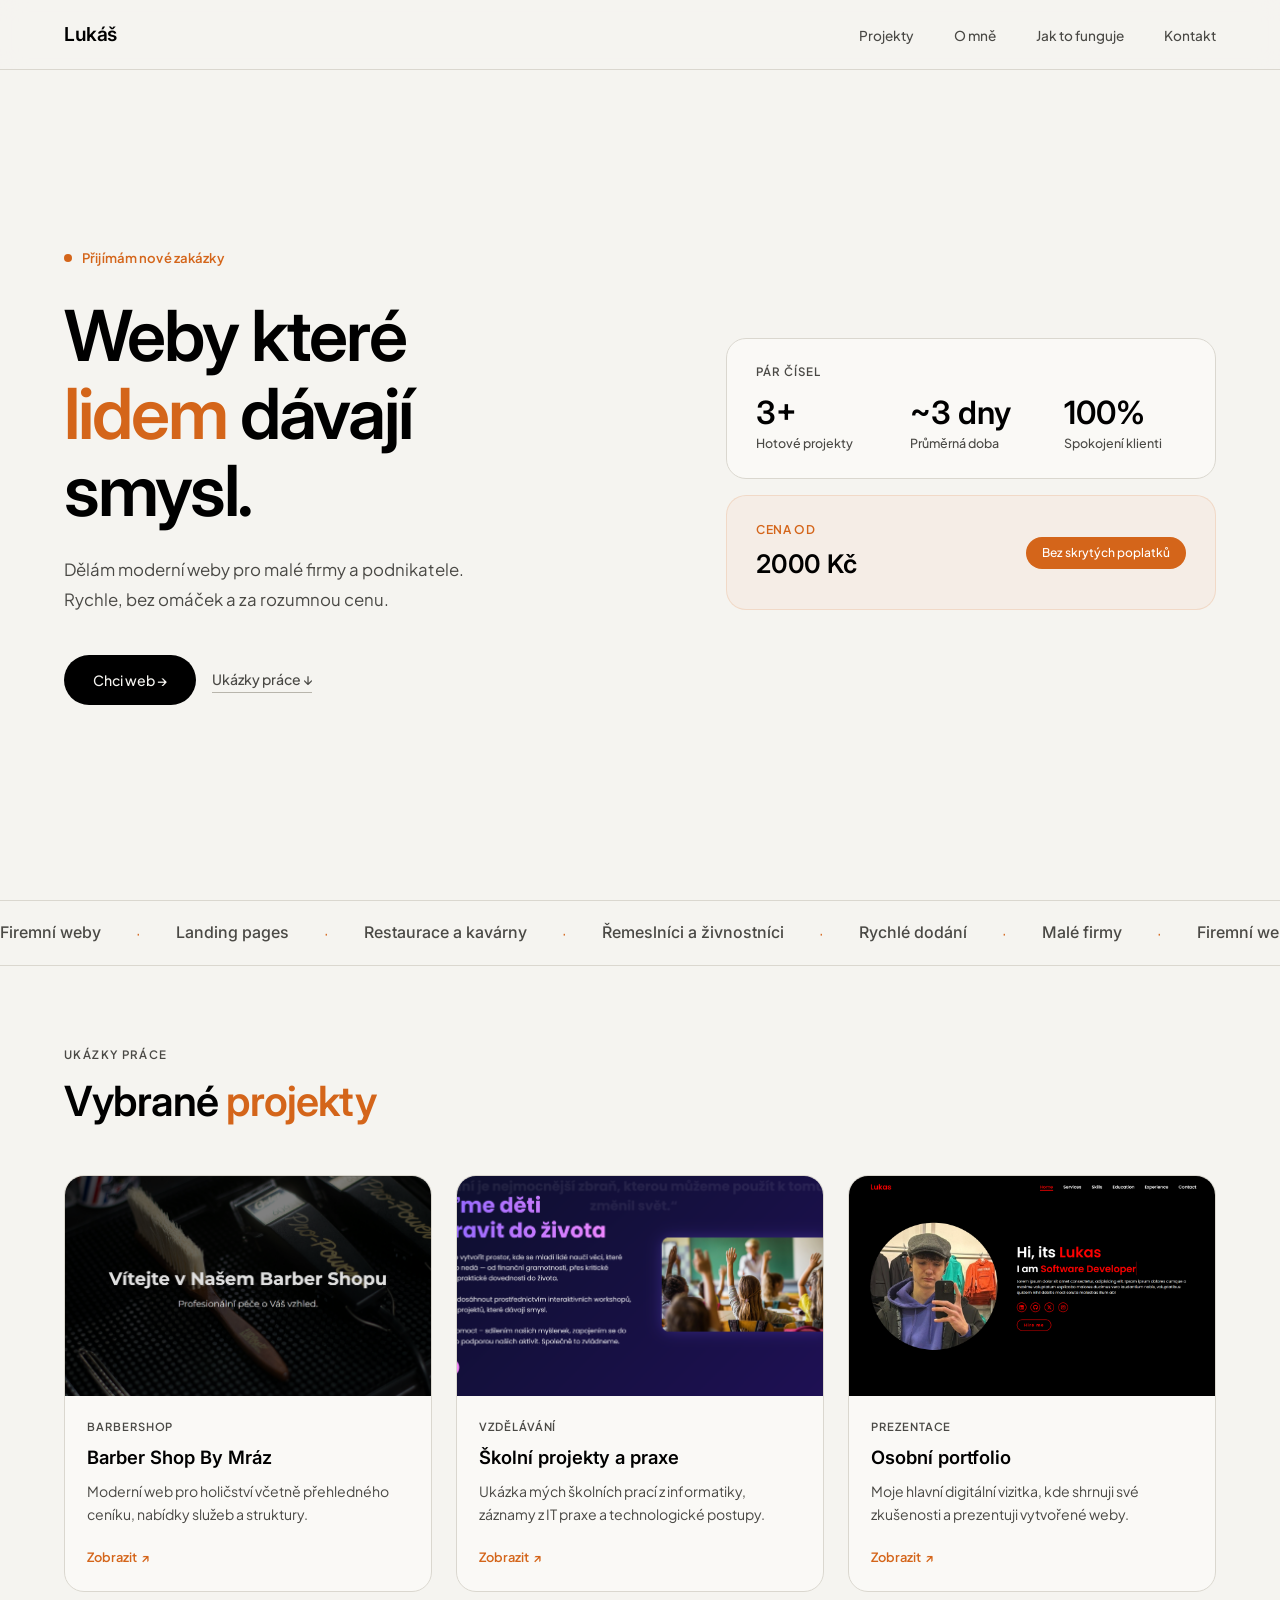
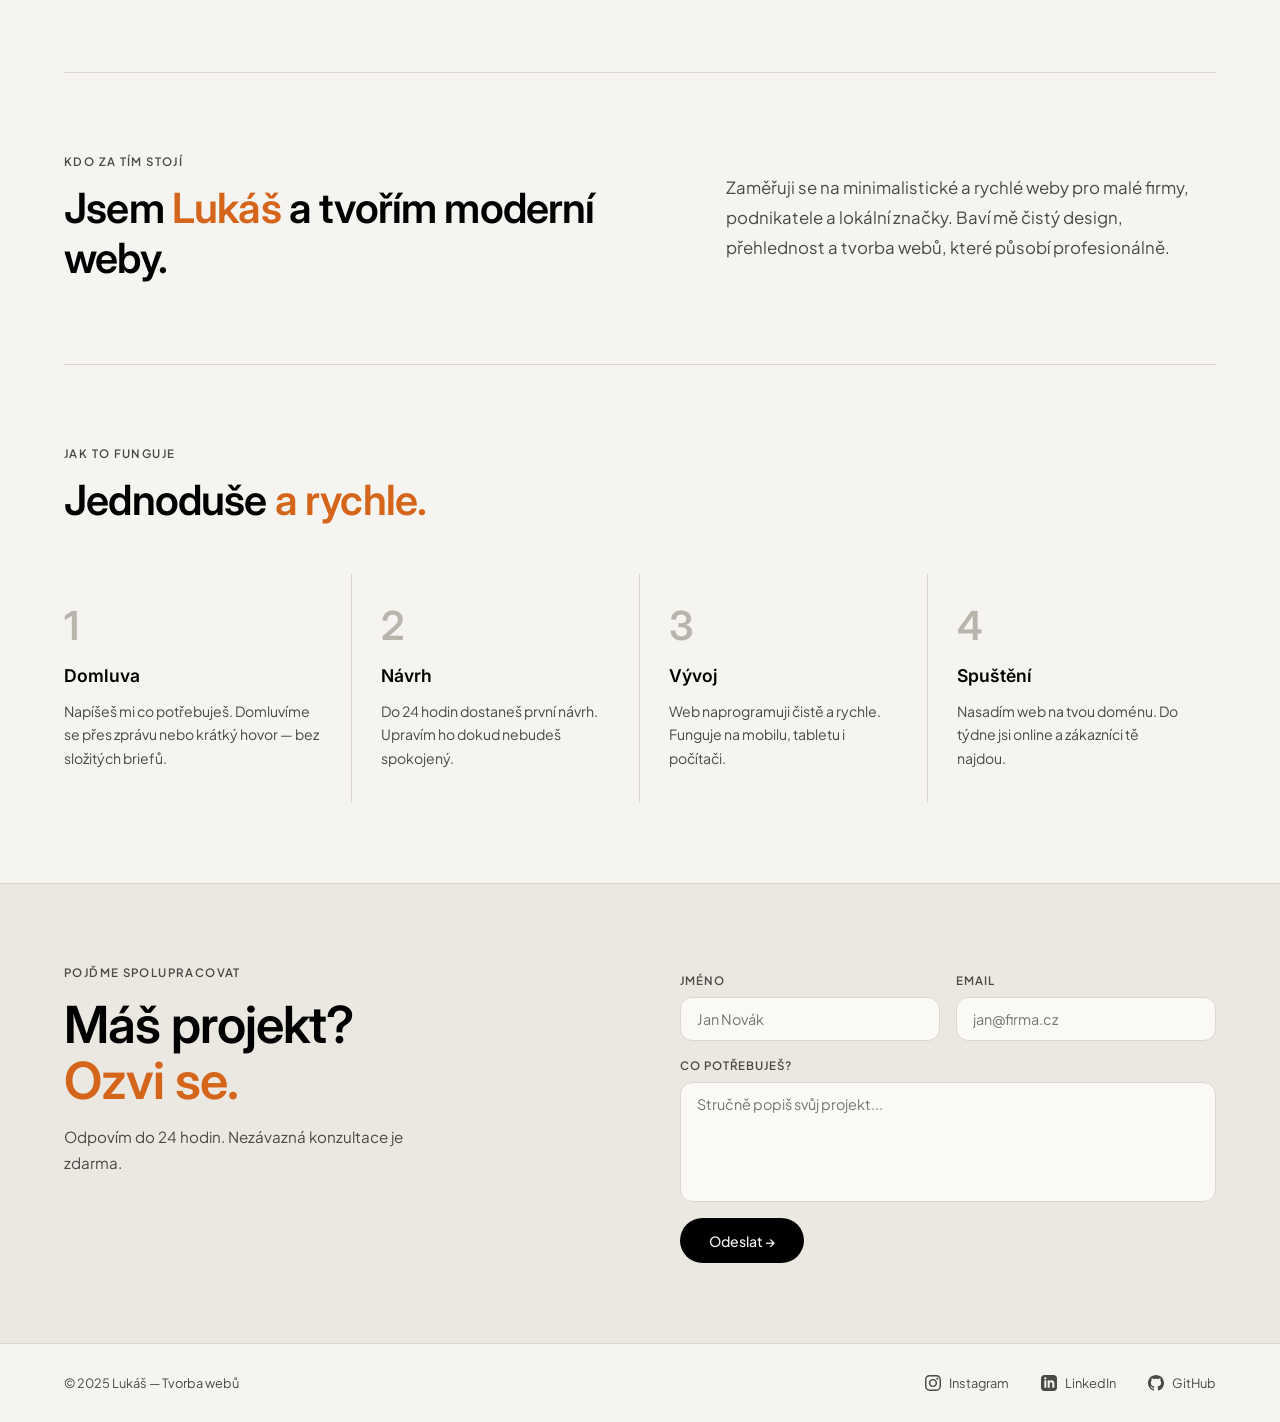
==== commit 27b2b5f4: "oprava cest a přesun složek" ====
--- a/Portfolio org/index.html
+++ b/Portfolio org/index.html
@@ -703,7 +703,7 @@
         <p class="project-type">Barbershop</p>
         <h3 class="project-name">Barber Shop By Mráz</h3>
         <p class="project-desc">Moderní web pro holičství včetně přehledného ceníku, nabídky služeb a struktury.</p>
-        <a href="../barbershop/barbershop.html" target="_blank" class="project-link">Zobrazit <span class="arrow">↗</span></a>
+        <a href="barbershop/barbershop.html" target="_blank" class="project-link">Zobrazit <span class="arrow">↗</span></a>
       </div>
     </div>
 
@@ -715,7 +715,7 @@
         <p class="project-type">Vzdělávání</p>
         <h3 class="project-name">Školní projekty a praxe</h3>
         <p class="project-desc">Ukázka mých školních prací z informatiky, záznamy z IT praxe a technologické postupy.</p>
-        <a href="../škola/škola/index.html" target="_blank" class="project-link">Zobrazit <span class="arrow">↗</span></a>
+        <a href="škola/škola/index.html" target="_blank" class="project-link">Zobrazit <span class="arrow">↗</span></a>
       </div>
     </div>
 
@@ -727,7 +727,7 @@
         <p class="project-type">Prezentace</p>
         <h3 class="project-name">Osobní portfolio</h3>
         <p class="project-desc">Moje hlavní digitální vizitka, kde shrnuji své zkušenosti a prezentuji vytvořené weby.</p>
-        <a href="../portfolio/portfolio.html" target="_blank" class="project-link">Zobrazit <span class="arrow">↗</span></a>
+        <a href="portfolio/portfolio.html" target="_blank" class="project-link">Zobrazit <span class="arrow">↗</span></a>
       </div>
     </div>
   </div>
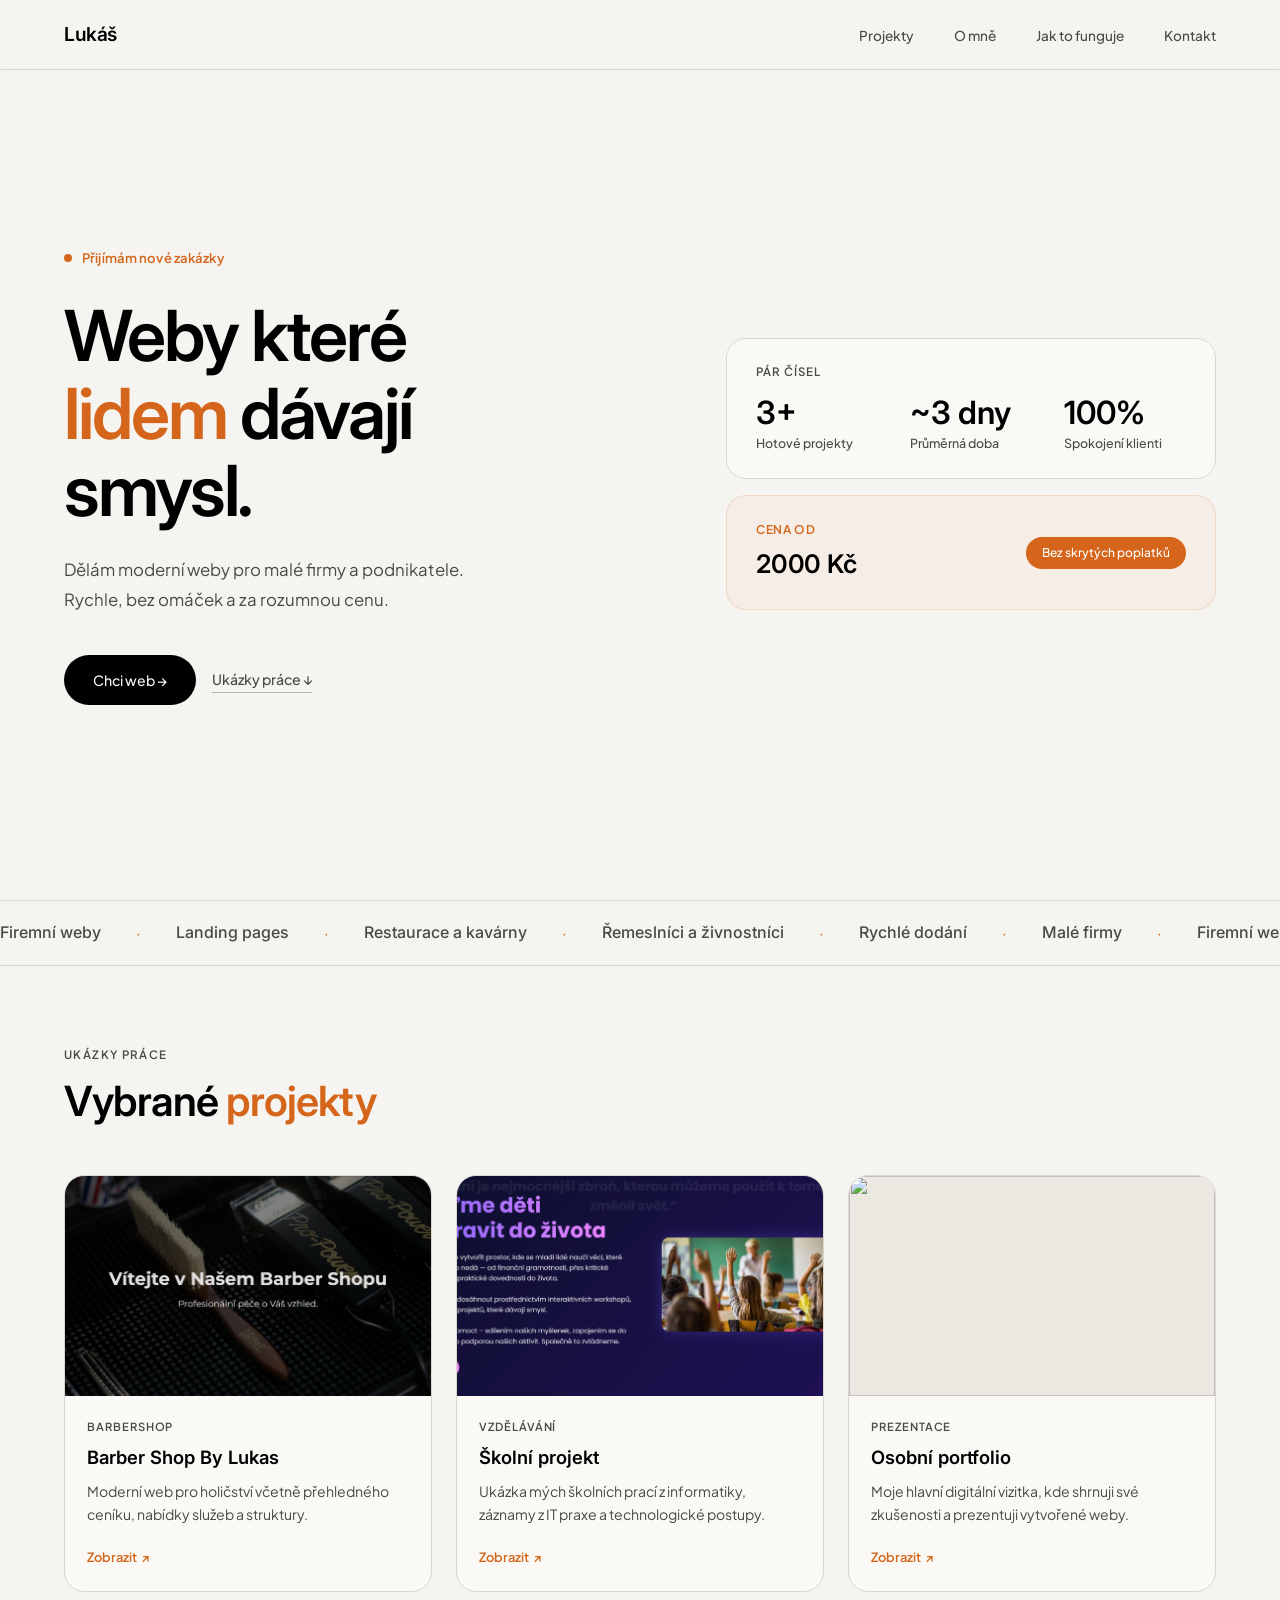
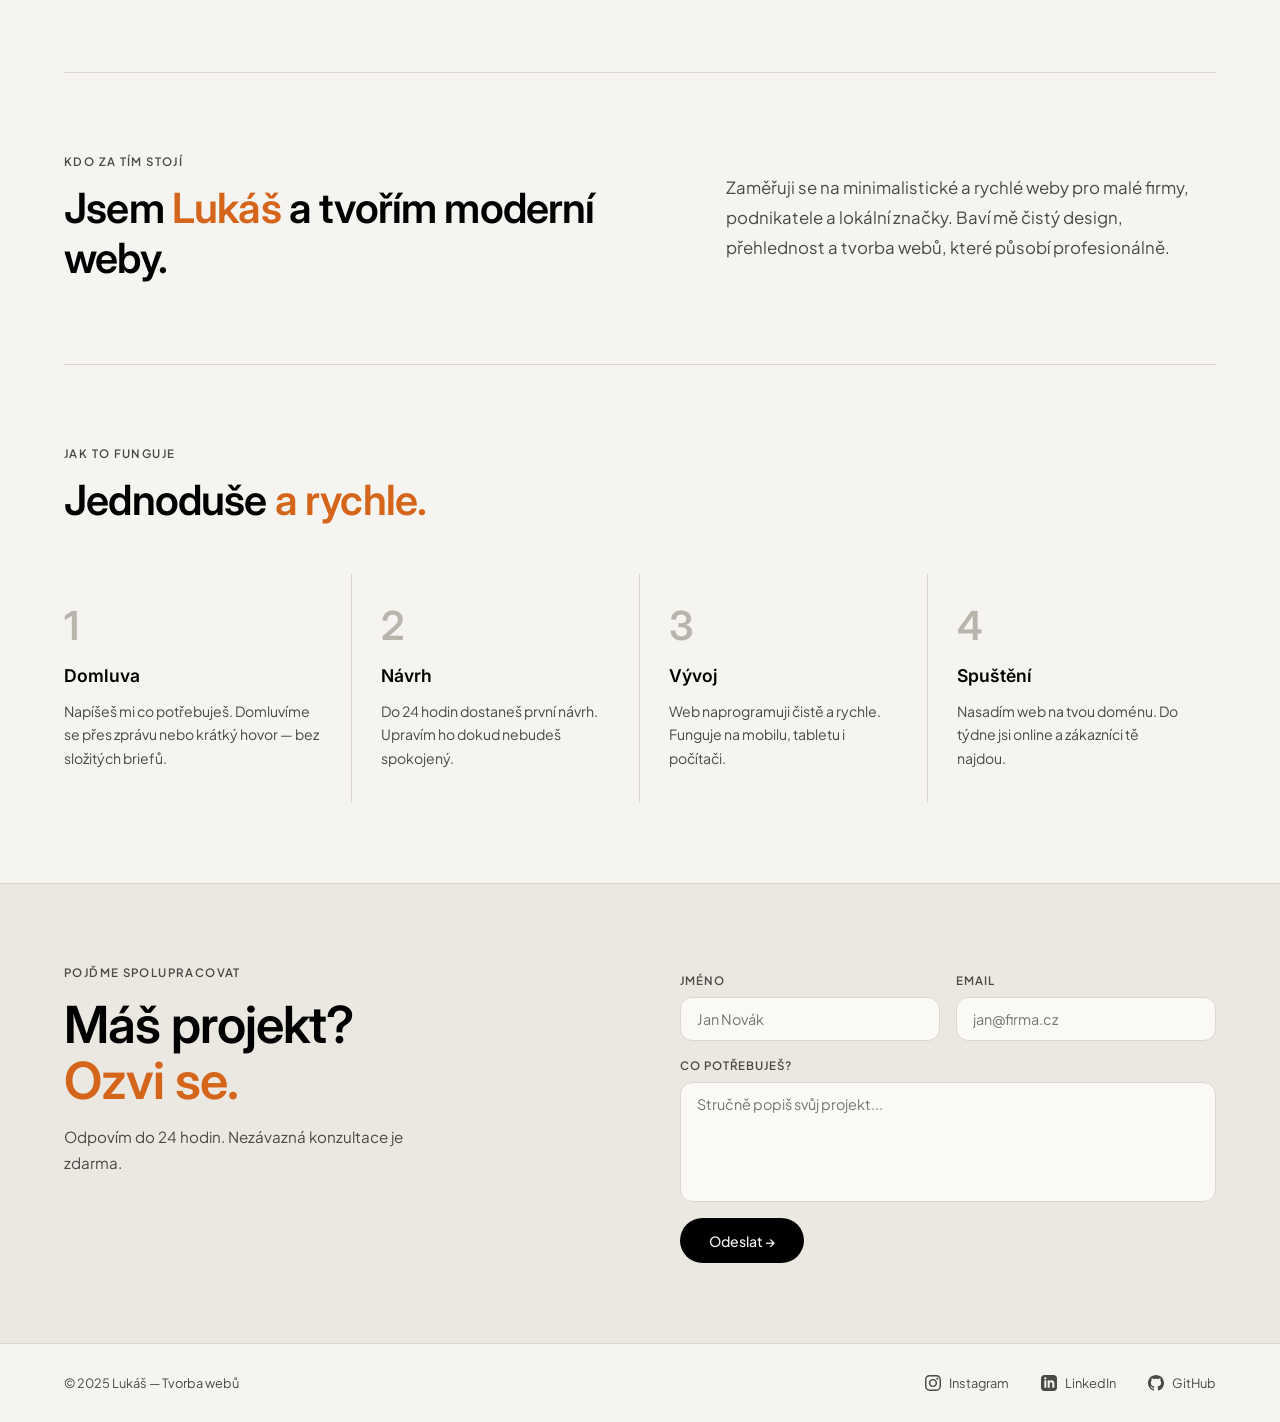
==== commit 70e1d8ed: "změny celkove" ====
--- a/Portfolio org/index.html
+++ b/Portfolio org/index.html
@@ -701,7 +701,7 @@
       </div>
       <div class="project-body">
         <p class="project-type">Barbershop</p>
-        <h3 class="project-name">Barber Shop By Mráz</h3>
+        <h3 class="project-name">Barber Shop By Lukas</h3>
         <p class="project-desc">Moderní web pro holičství včetně přehledného ceníku, nabídky služeb a struktury.</p>
         <a href="barbershop/barbershop.html" target="_blank" class="project-link">Zobrazit <span class="arrow">↗</span></a>
       </div>
@@ -713,7 +713,7 @@
       </div>
       <div class="project-body">
         <p class="project-type">Vzdělávání</p>
-        <h3 class="project-name">Školní projekty a praxe</h3>
+        <h3 class="project-name">Školní projekt</h3>
         <p class="project-desc">Ukázka mých školních prací z informatiky, záznamy z IT praxe a technologické postupy.</p>
         <a href="škola/škola/index.html" target="_blank" class="project-link">Zobrazit <span class="arrow">↗</span></a>
       </div>
@@ -721,7 +721,7 @@
 
     <div class="project-card">
       <div class="project-thumb">
-        <img src="portfo.png" alt="Náhled portfolia">
+        <img src="portfolio-img.png alt="Náhled portfolia">
       </div>
       <div class="project-body">
         <p class="project-type">Prezentace</p>
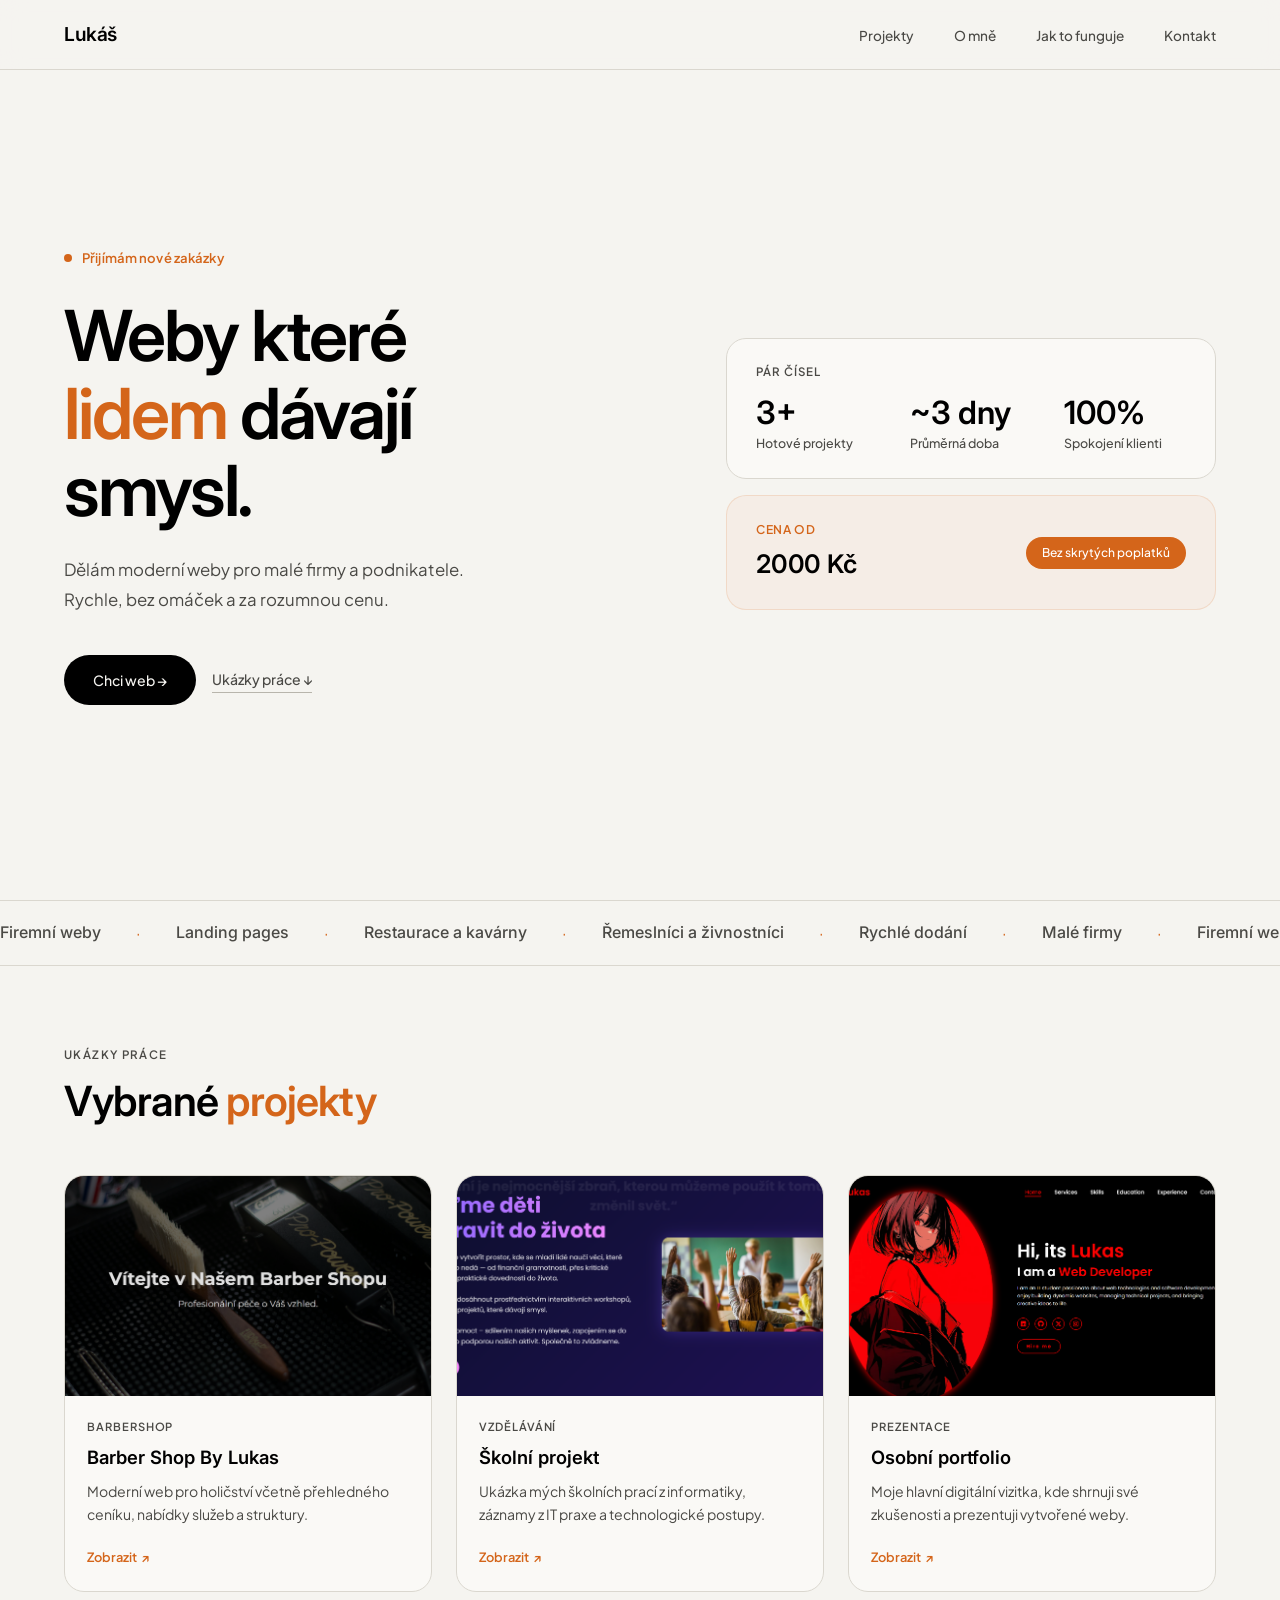
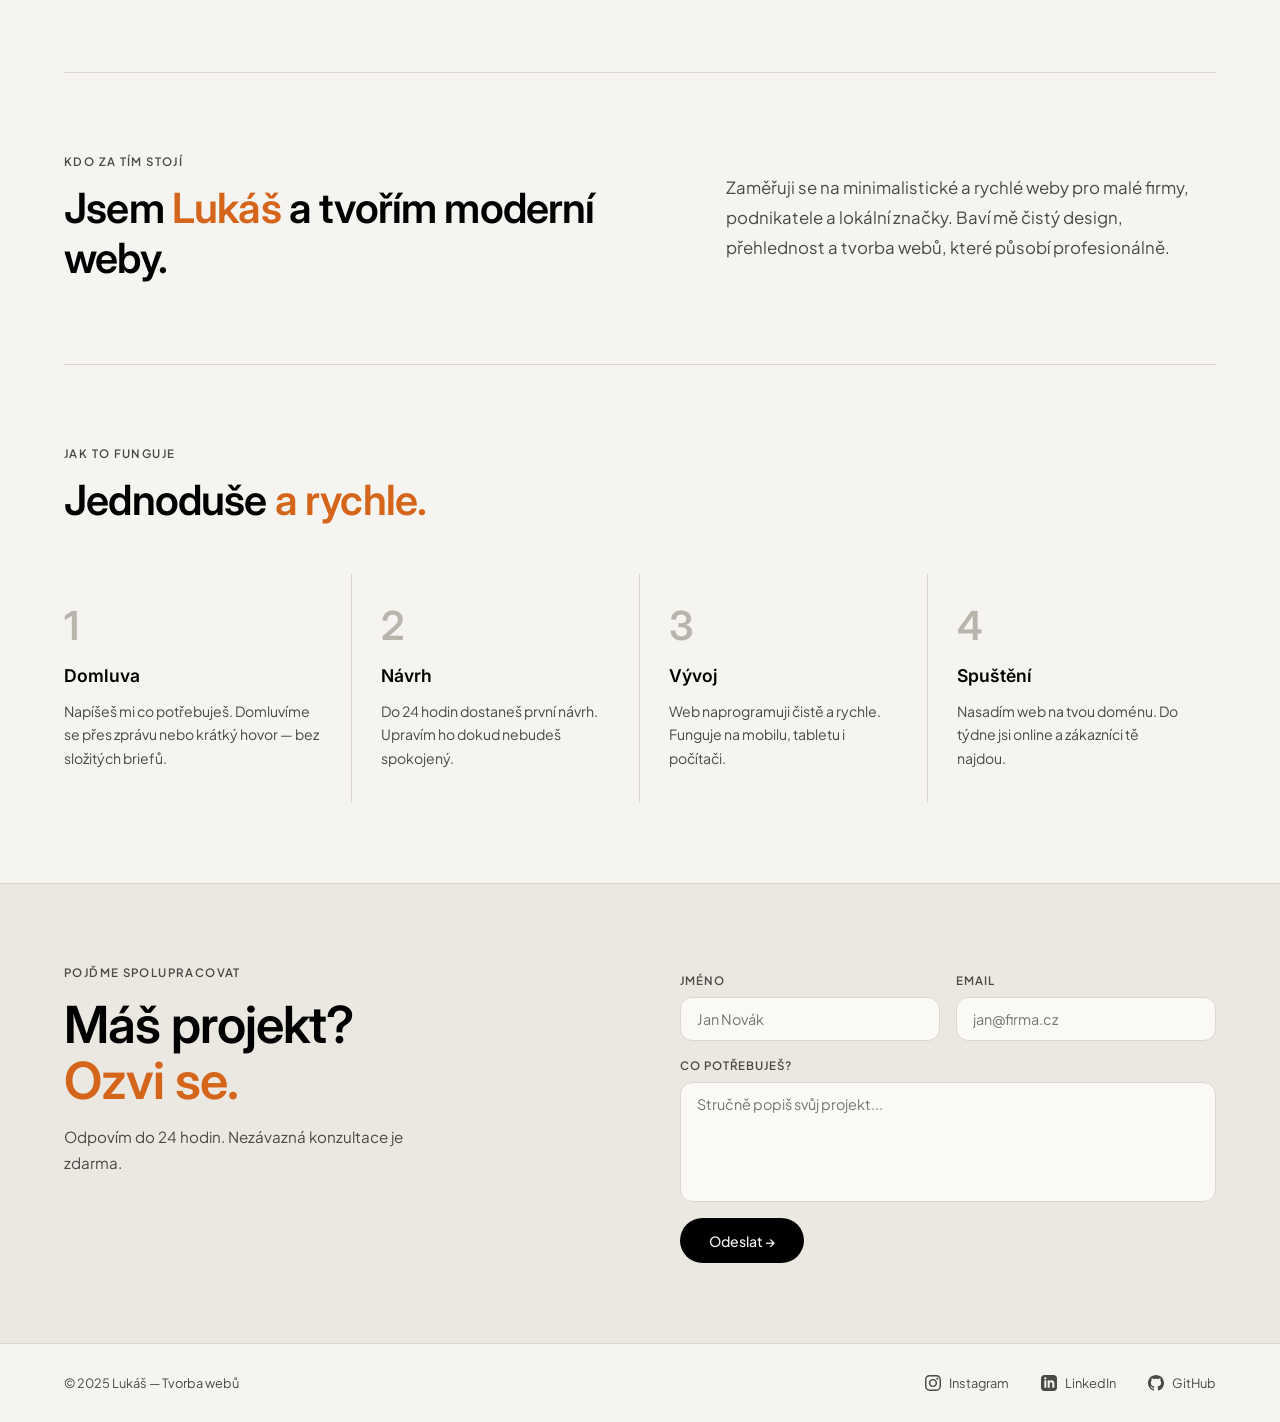
==== commit 2eae1c86: "změny celkove" ====
--- a/Portfolio org/index.html
+++ b/Portfolio org/index.html
@@ -721,7 +721,7 @@
 
     <div class="project-card">
       <div class="project-thumb">
-        <img src="portfolio-img.png alt="Náhled portfolia">
+        <img src="portfolio-img.png" alt="Náhled portfolia">
       </div>
       <div class="project-body">
         <p class="project-type">Prezentace</p>
